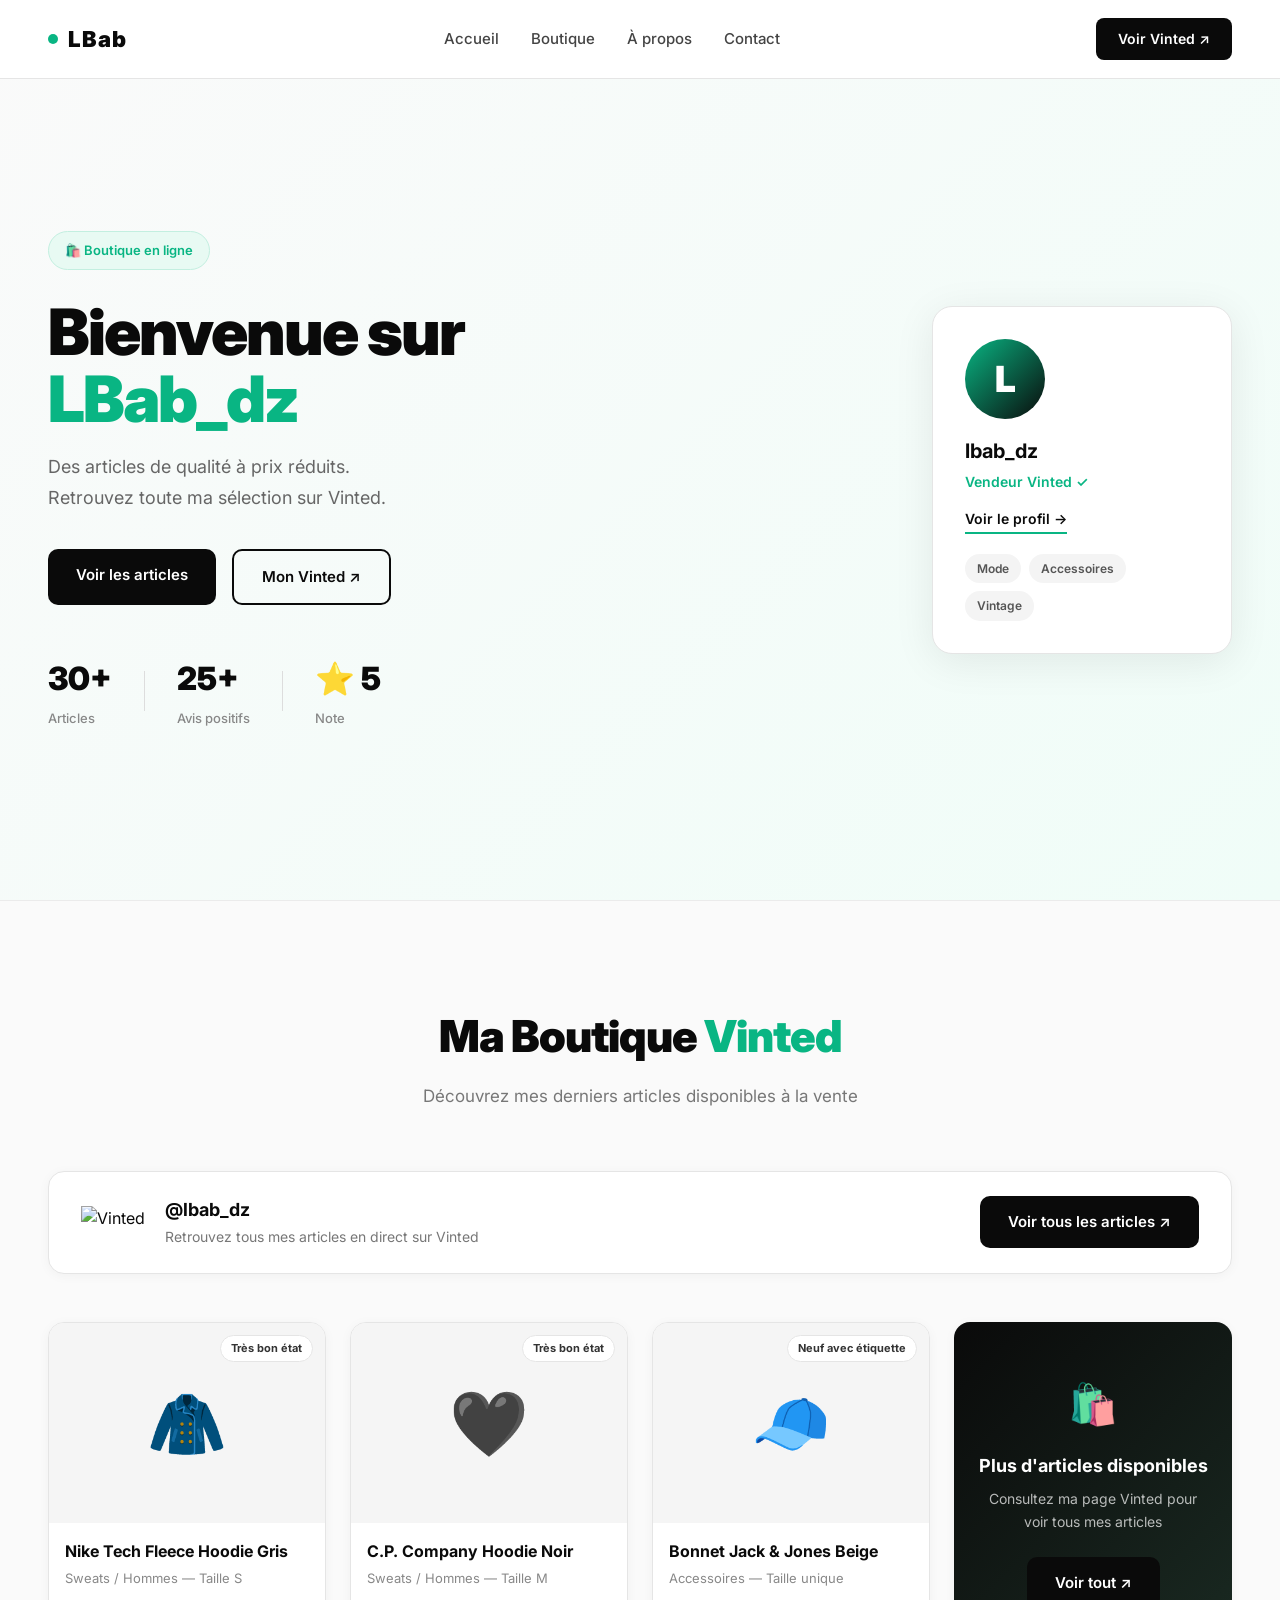
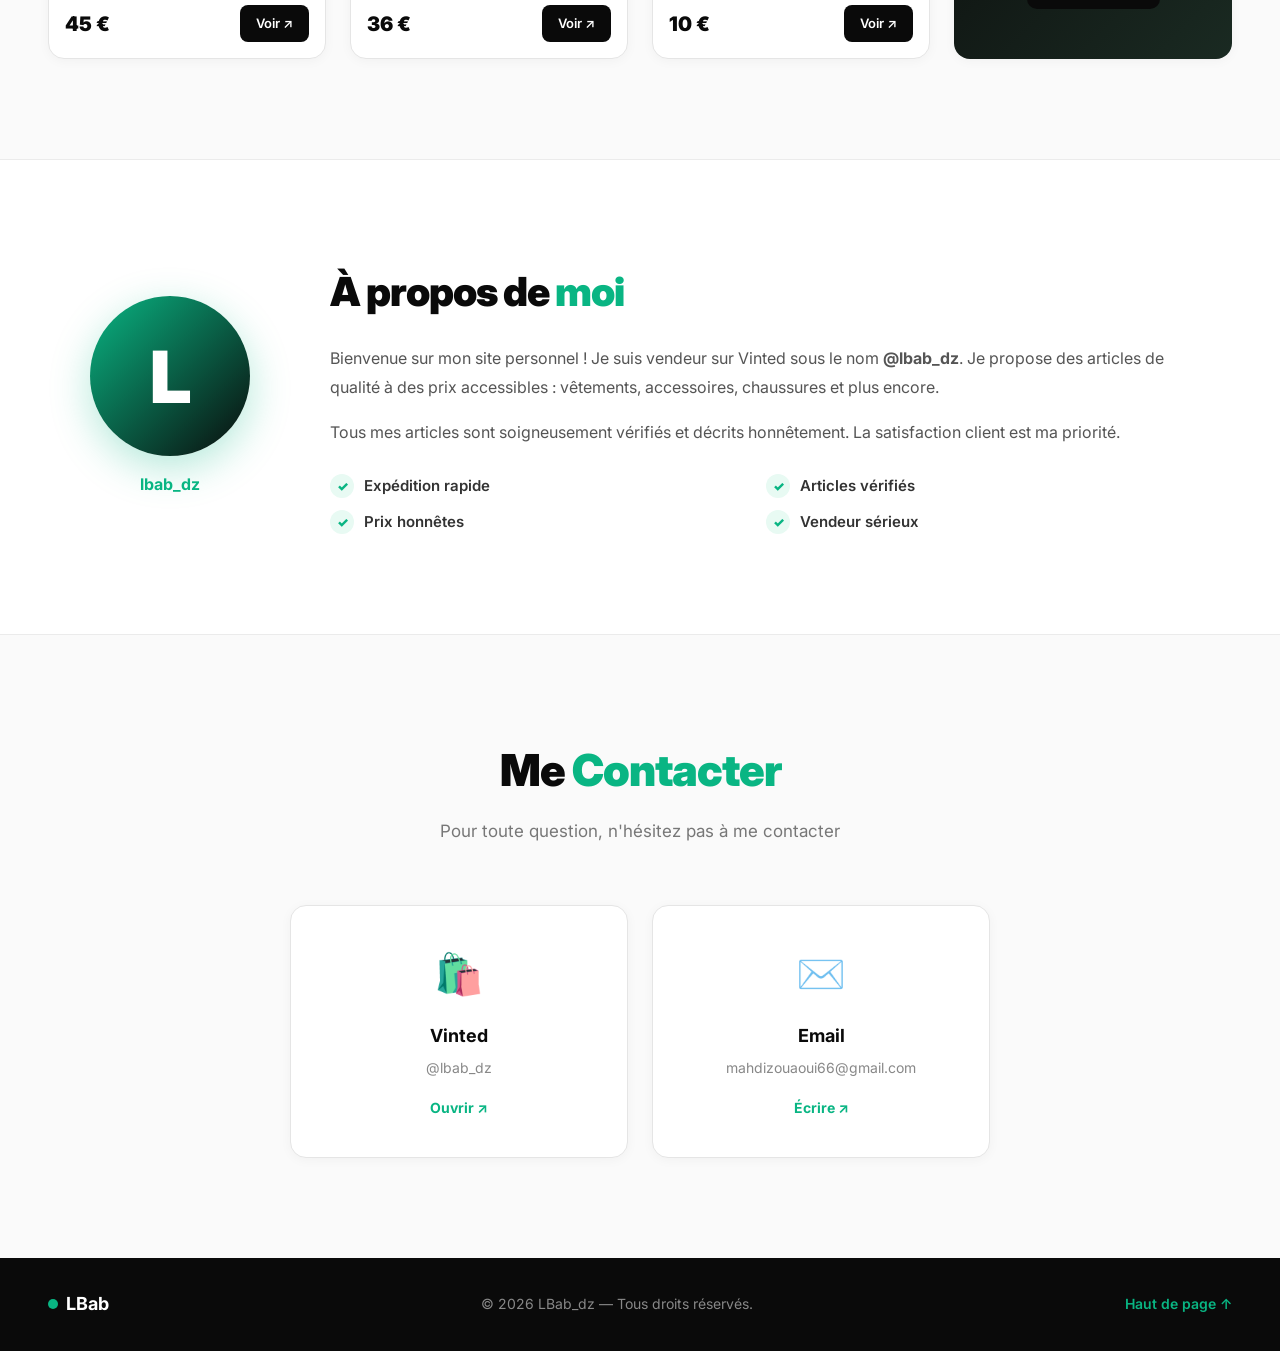
==== index.html @ dc9ee1da "Add files via upload" ====
<!DOCTYPE html>
<html lang="fr">
<head>
    <meta charset="UTF-8">
    <meta name="viewport" content="width=device-width, initial-scale=1.0">
    <title>LBab — Boutique Vinted</title>
    <link rel="stylesheet" href="style.css">
    <link rel="preconnect" href="https://fonts.googleapis.com">
    <link rel="preconnect" href="https://fonts.gstatic.com" crossorigin>
    <link href="https://fonts.googleapis.com/css2?family=Inter:wght@300;400;500;600;700;900&display=swap" rel="stylesheet">
</head>
<body>

    <!-- NAVBAR -->
    <header class="navbar" id="top">
        <div class="navbar-brand">
            <span class="brand-dot"></span>
            <h1>LBab</h1>
        </div>
        <nav class="navbar-links">
            <a href="#home">Accueil</a>
            <a href="#vinted">Boutique</a>
            <a href="#about">À propos</a>
            <a href="#contact">Contact</a>
        </nav>
        <a href="https://www.vinted.fr/member/lbab_dz" target="_blank" class="btn-nav">Voir Vinted ↗</a>
        <button class="menu-toggle" id="menuToggle">☰</button>
    </header>

    <!-- MOBILE MENU -->
    <div class="mobile-menu" id="mobileMenu">
        <a href="#home" onclick="closeMobileMenu()">Accueil</a>
        <a href="#vinted" onclick="closeMobileMenu()">Boutique</a>
        <a href="#about" onclick="closeMobileMenu()">À propos</a>
        <a href="#contact" onclick="closeMobileMenu()">Contact</a>
    </div>

    <!-- HERO -->
    <section id="home" class="hero">
        <div class="hero-content">
            <div class="hero-badge">🛍️ Boutique en ligne</div>
            <h2 class="hero-title">Bienvenue sur<br><span class="highlight">LBab_dz</span></h2>
            <p class="hero-subtitle">
                Des articles de qualité à prix réduits.<br>
                Retrouvez toute ma sélection sur Vinted.
            </p>
            <div class="hero-actions">
                <a href="#vinted" class="btn-primary">Voir les articles</a>
                <a href="https://www.vinted.fr/member/lbab_dz" target="_blank" class="btn-secondary">Mon Vinted ↗</a>
            </div>
            <div class="hero-stats">
                <div class="stat">
                    <span class="stat-number" id="counter-articles">0</span>
                    <span class="stat-label">Articles</span>
                </div>
                <div class="stat-divider"></div>
                <div class="stat">
                    <span class="stat-number" id="counter-avis">0</span>
                    <span class="stat-label">Avis positifs</span>
                </div>
                <div class="stat-divider"></div>
                <div class="stat">
                    <span class="stat-number">⭐ 5</span>
                    <span class="stat-label">Note</span>
                </div>
            </div>
        </div>
        <div class="hero-visual">
            <div class="profile-card">
                <div class="profile-avatar">L</div>
                <div class="profile-info">
                    <h3>lbab_dz</h3>
                    <p>Vendeur Vinted ✓</p>
                    <a href="https://www.vinted.fr/member/lbab_dz" target="_blank" class="profile-link">Voir le profil →</a>
                </div>
                <div class="profile-tags">
                    <span class="tag">Mode</span>
                    <span class="tag">Accessoires</span>
                    <span class="tag">Vintage</span>
                </div>
            </div>
        </div>
    </section>

    <!-- VINTED SECTION -->
    <section id="vinted" class="section vinted-section">
        <div class="section-header">
            <h2>Ma Boutique <span class="highlight">Vinted</span></h2>
            <p>Découvrez mes derniers articles disponibles à la vente</p>
        </div>

        <div class="vinted-banner">
            <div class="vinted-banner-left">
                <img src="https://upload.wikimedia.org/wikipedia/commons/thumb/2/29/Vinted_logo.svg/1200px-Vinted_logo.svg.png" alt="Vinted" class="vinted-logo">
                <div>
                    <strong>@lbab_dz</strong>
                    <p>Retrouvez tous mes articles en direct sur Vinted</p>
                </div>
            </div>
            <a href="https://www.vinted.fr/member/lbab_dz" target="_blank" class="btn-primary">Voir tous les articles ↗</a>
        </div>

        <div class="articles-grid">

            <div class="article-card">
                <div class="article-img-wrapper">
                    <div class="article-img placeholder-img">🧥</div>
                    <span class="article-condition">Très bon état</span>
                </div>
                <div class="article-info">
                    <h4>Nike Tech Fleece Hoodie Gris</h4>
                    <p>Sweats / Hommes — Taille S</p>
                    <div class="article-footer">
                        <span class="article-price">45 €</span>
                        <a href="https://www.vinted.fr/items/8320733030-veste-nike-tech-fleece-hoodie-gris-full-zip-ancienne-generation-taille-s" target="_blank" class="btn-card">Voir ↗</a>
                    </div>
                </div>
            </div>

            <div class="article-card">
                <div class="article-img-wrapper">
                    <div class="article-img placeholder-img">🖤</div>
                    <span class="article-condition">Très bon état</span>
                </div>
                <div class="article-info">
                    <h4>C.P. Company Hoodie Noir</h4>
                    <p>Sweats / Hommes — Taille M</p>
                    <div class="article-footer">
                        <span class="article-price">36 €</span>
                        <a href="https://www.vinted.fr/items/8266626700-cp-company-hoodie-noir-a-lunettes-taille-m-tres-bon-etat" target="_blank" class="btn-card">Voir ↗</a>
                    </div>
                </div>
            </div>

            <div class="article-card">
                <div class="article-img-wrapper">
                    <div class="article-img placeholder-img">🧢</div>
                    <span class="article-condition">Neuf avec étiquette</span>
                </div>
                <div class="article-info">
                    <h4>Bonnet Jack & Jones Beige</h4>
                    <p>Accessoires — Taille unique</p>
                    <div class="article-footer">
                        <span class="article-price">10 €</span>
                        <a href="https://www.vinted.fr/items/8107690345-bonnet-jack-jones-beige" target="_blank" class="btn-card">Voir ↗</a>
                    </div>
                </div>
            </div>

            <div class="article-card article-card-cta">
                <div class="cta-content">
                    <span class="cta-icon">🛍️</span>
                    <h4>Plus d'articles disponibles</h4>
                    <p>Consultez ma page Vinted pour voir tous mes articles</p>
                    <a href="https://www.vinted.fr/member/lbab_dz" target="_blank" class="btn-primary">Voir tout ↗</a>
                </div>
            </div>

        </div>
    </section>

    <!-- ABOUT SECTION -->
    <section id="about" class="section about-section">
        <div class="about-grid">
            <div class="about-visual">
                <div class="about-avatar">L</div>
                <div class="about-label">lbab_dz</div>
            </div>
            <div class="about-content">
                <h2>À propos de <span class="highlight">moi</span></h2>
                <p>
                    Bienvenue sur mon site personnel ! Je suis vendeur sur Vinted sous le nom
                    <strong>@lbab_dz</strong>. Je propose des articles de qualité à des prix
                    accessibles : vêtements, accessoires, chaussures et plus encore.
                </p>
                <p>
                    Tous mes articles sont soigneusement vérifiés et décrits honnêtement.
                    La satisfaction client est ma priorité.
                </p>
                <div class="about-features">
                    <div class="feature">
                        <span class="feature-icon">✓</span>
                        <span>Expédition rapide</span>
                    </div>
                    <div class="feature">
                        <span class="feature-icon">✓</span>
                        <span>Articles vérifiés</span>
                    </div>
                    <div class="feature">
                        <span class="feature-icon">✓</span>
                        <span>Prix honnêtes</span>
                    </div>
                    <div class="feature">
                        <span class="feature-icon">✓</span>
                        <span>Vendeur sérieux</span>
                    </div>
                </div>
            </div>
        </div>
    </section>

    <!-- CONTACT SECTION -->
    <section id="contact" class="section contact-section">
        <div class="section-header">
            <h2>Me <span class="highlight">Contacter</span></h2>
            <p>Pour toute question, n'hésitez pas à me contacter</p>
        </div>
        <div class="contact-grid">
            <a href="https://www.vinted.fr/member/lbab_dz" target="_blank" class="contact-card">
                <span class="contact-icon">🛍️</span>
                <h4>Vinted</h4>
                <p>@lbab_dz</p>
                <span class="contact-link">Ouvrir ↗</span>
            </a>
            <a href="mailto:mahdizouaoui66@gmail.com" class="contact-card">
                <span class="contact-icon">✉️</span>
                <h4>Email</h4>
                <p>mahdizouaoui66@gmail.com</p>
                <span class="contact-link">Écrire ↗</span>
            </a>
        </div>
    </section>

    <!-- FOOTER -->
    <footer class="footer">
        <div class="footer-content">
            <div class="footer-brand">
                <span class="brand-dot"></span>
                <strong>LBab</strong>
            </div>
            <p>© 2026 LBab_dz — Tous droits réservés.</p>
            <a href="#top" class="back-top">Haut de page ↑</a>
        </div>
    </footer>

    <script src="scripte.js"></script>
</body>
</html>
---- style.css ----
* {
    margin: 0;
    padding: 0;
    box-sizing: border-box;
    font-family: 'Inter', Arial, Helvetica, sans-serif;
}

html {
    scroll-behavior: smooth;
}

body {
    background-color: #ffffff;
    color: #0a0a0a;
    line-height: 1.6;
}

/* ========================
   NAVBAR
======================== */
.navbar {
    position: fixed;
    top: 0;
    left: 0;
    right: 0;
    z-index: 100;
    display: flex;
    justify-content: space-between;
    align-items: center;
    padding: 18px 48px;
    background: rgba(255, 255, 255, 0.95);
    backdrop-filter: blur(10px);
    border-bottom: 1px solid #e5e5e5;
    transition: box-shadow 0.3s;
}

.navbar.scrolled {
    box-shadow: 0 2px 20px rgba(0,0,0,0.08);
}

.navbar-brand {
    display: flex;
    align-items: center;
    gap: 10px;
}

.navbar-brand h1 {
    font-size: 22px;
    font-weight: 900;
    letter-spacing: 1px;
    color: #0a0a0a;
}

.brand-dot {
    width: 10px;
    height: 10px;
    background: #09b583;
    border-radius: 50%;
    display: inline-block;
}

.navbar-links {
    display: flex;
    gap: 32px;
}

.navbar-links a {
    text-decoration: none;
    color: #444;
    font-size: 15px;
    font-weight: 500;
    transition: color 0.2s;
}

.navbar-links a:hover {
    color: #09b583;
}

.btn-nav {
    background: #0a0a0a;
    color: white;
    text-decoration: none;
    padding: 10px 22px;
    border-radius: 8px;
    font-size: 14px;
    font-weight: 600;
    transition: background 0.2s, transform 0.2s;
}

.btn-nav:hover {
    background: #09b583;
    transform: translateY(-1px);
}

.menu-toggle {
    display: none;
    background: none;
    border: none;
    font-size: 24px;
    cursor: pointer;
    color: #0a0a0a;
}

/* MOBILE MENU */
.mobile-menu {
    display: none;
    flex-direction: column;
    position: fixed;
    top: 70px;
    left: 0;
    right: 0;
    z-index: 99;
    background: white;
    border-bottom: 1px solid #e5e5e5;
    padding: 20px 30px;
    gap: 16px;
}

.mobile-menu.open {
    display: flex;
}

.mobile-menu a {
    text-decoration: none;
    color: #0a0a0a;
    font-size: 17px;
    font-weight: 600;
    padding: 8px 0;
    border-bottom: 1px solid #f0f0f0;
}

/* ========================
   HERO
======================== */
.hero {
    min-height: 100vh;
    display: flex;
    align-items: center;
    justify-content: space-between;
    padding: 120px 48px 60px;
    gap: 48px;
    background: linear-gradient(135deg, #fafafa 0%, #f0fdf8 100%);
}

.hero-content {
    max-width: 600px;
}

.hero-badge {
    display: inline-flex;
    align-items: center;
    gap: 8px;
    background: #e8faf3;
    color: #09b583;
    padding: 8px 16px;
    border-radius: 30px;
    font-size: 13px;
    font-weight: 600;
    margin-bottom: 28px;
    border: 1px solid #c3efe0;
}

.hero-title {
    font-size: 64px;
    font-weight: 900;
    line-height: 1.05;
    letter-spacing: -2px;
    margin-bottom: 20px;
    color: #0a0a0a;
}

.highlight {
    color: #09b583;
}

.hero-subtitle {
    font-size: 18px;
    color: #666;
    line-height: 1.7;
    margin-bottom: 36px;
}

.hero-actions {
    display: flex;
    gap: 16px;
    flex-wrap: wrap;
    margin-bottom: 48px;
}

.btn-primary {
    background: #0a0a0a;
    color: white;
    text-decoration: none;
    padding: 14px 28px;
    border-radius: 10px;
    font-size: 15px;
    font-weight: 600;
    transition: background 0.2s, transform 0.2s;
    display: inline-block;
}

.btn-primary:hover {
    background: #09b583;
    transform: translateY(-2px);
}

.btn-secondary {
    background: transparent;
    color: #0a0a0a;
    text-decoration: none;
    padding: 14px 28px;
    border-radius: 10px;
    border: 2px solid #0a0a0a;
    font-size: 15px;
    font-weight: 600;
    transition: all 0.2s;
    display: inline-block;
}

.btn-secondary:hover {
    background: #0a0a0a;
    color: white;
    transform: translateY(-2px);
}

.hero-stats {
    display: flex;
    align-items: center;
    gap: 32px;
}

.stat {
    display: flex;
    flex-direction: column;
    gap: 4px;
}

.stat-number {
    font-size: 32px;
    font-weight: 900;
    color: #0a0a0a;
}

.stat-label {
    font-size: 13px;
    color: #888;
    font-weight: 500;
}

.stat-divider {
    width: 1px;
    height: 40px;
    background: #ddd;
}

/* PROFILE CARD */
.hero-visual {
    flex-shrink: 0;
}

.profile-card {
    background: white;
    border: 1px solid #e5e5e5;
    border-radius: 20px;
    padding: 32px;
    width: 300px;
    box-shadow: 0 8px 40px rgba(0,0,0,0.08);
    animation: float 3s ease-in-out infinite;
}

@keyframes float {
    0%, 100% { transform: translateY(0); }
    50% { transform: translateY(-10px); }
}

.profile-avatar {
    width: 80px;
    height: 80px;
    border-radius: 50%;
    background: linear-gradient(135deg, #09b583, #0a0a0a);
    display: flex;
    align-items: center;
    justify-content: center;
    font-size: 36px;
    font-weight: 900;
    color: white;
    margin-bottom: 16px;
}

.profile-info h3 {
    font-size: 20px;
    font-weight: 700;
    margin-bottom: 4px;
}

.profile-info p {
    font-size: 14px;
    color: #09b583;
    font-weight: 600;
    margin-bottom: 12px;
}

.profile-link {
    display: inline-block;
    font-size: 14px;
    color: #0a0a0a;
    font-weight: 600;
    text-decoration: none;
    border-bottom: 2px solid #09b583;
    padding-bottom: 2px;
    transition: color 0.2s;
    margin-bottom: 20px;
}

.profile-link:hover {
    color: #09b583;
}

.profile-tags {
    display: flex;
    flex-wrap: wrap;
    gap: 8px;
}

.tag {
    background: #f4f4f4;
    color: #555;
    padding: 5px 12px;
    border-radius: 20px;
    font-size: 12px;
    font-weight: 600;
}

/* ========================
   SECTIONS COMMUNES
======================== */
.section {
    padding: 100px 48px;
}

.section-header {
    text-align: center;
    margin-bottom: 60px;
}

.section-header h2 {
    font-size: 44px;
    font-weight: 900;
    letter-spacing: -1px;
    margin-bottom: 12px;
    color: #0a0a0a;
}

.section-header p {
    font-size: 17px;
    color: #777;
}

/* ========================
   VINTED SECTION
======================== */
.vinted-section {
    background: #fafafa;
    border-top: 1px solid #ebebeb;
    border-bottom: 1px solid #ebebeb;
}

.vinted-banner {
    display: flex;
    align-items: center;
    justify-content: space-between;
    background: white;
    border: 1px solid #e5e5e5;
    border-radius: 16px;
    padding: 24px 32px;
    margin-bottom: 48px;
    box-shadow: 0 2px 12px rgba(0,0,0,0.04);
    flex-wrap: wrap;
    gap: 20px;
}

.vinted-banner-left {
    display: flex;
    align-items: center;
    gap: 20px;
}

.vinted-logo {
    height: 32px;
    width: auto;
    object-fit: contain;
}

.vinted-banner-left strong {
    font-size: 18px;
    font-weight: 700;
    display: block;
    margin-bottom: 2px;
}

.vinted-banner-left p {
    font-size: 14px;
    color: #777;
}

/* ARTICLES GRID */
.articles-grid {
    display: grid;
    grid-template-columns: repeat(auto-fill, minmax(240px, 1fr));
    gap: 24px;
}

.article-card {
    background: white;
    border: 1px solid #e5e5e5;
    border-radius: 16px;
    overflow: hidden;
    transition: transform 0.25s, box-shadow 0.25s;
    box-shadow: 0 2px 12px rgba(0,0,0,0.04);
}

.article-card:hover {
    transform: translateY(-6px);
    box-shadow: 0 12px 36px rgba(0,0,0,0.1);
}

.article-img-wrapper {
    position: relative;
    background: #f5f5f5;
    height: 200px;
    display: flex;
    align-items: center;
    justify-content: center;
}

.article-img.placeholder-img {
    font-size: 64px;
}

.article-condition {
    position: absolute;
    top: 12px;
    right: 12px;
    background: white;
    border: 1px solid #e5e5e5;
    color: #333;
    font-size: 11px;
    font-weight: 700;
    padding: 4px 10px;
    border-radius: 20px;
}

.article-info {
    padding: 16px;
}

.article-info h4 {
    font-size: 16px;
    font-weight: 700;
    margin-bottom: 4px;
}

.article-info p {
    font-size: 13px;
    color: #888;
    margin-bottom: 16px;
}

.article-footer {
    display: flex;
    align-items: center;
    justify-content: space-between;
}

.article-price {
    font-size: 20px;
    font-weight: 900;
    color: #0a0a0a;
}

.btn-card {
    background: #0a0a0a;
    color: white;
    text-decoration: none;
    padding: 8px 16px;
    border-radius: 8px;
    font-size: 13px;
    font-weight: 600;
    transition: background 0.2s;
}

.btn-card:hover {
    background: #09b583;
}

/* CTA CARD */
.article-card-cta {
    background: linear-gradient(135deg, #0a0a0a 0%, #1a2a22 100%);
    color: white;
    border: none;
    display: flex;
    align-items: center;
    justify-content: center;
}

.cta-content {
    padding: 32px 24px;
    text-align: center;
}

.cta-icon {
    font-size: 40px;
    display: block;
    margin-bottom: 16px;
}

.cta-content h4 {
    font-size: 18px;
    font-weight: 700;
    margin-bottom: 8px;
    color: white;
}

.cta-content p {
    font-size: 14px;
    color: rgba(255,255,255,0.7);
    margin-bottom: 24px;
}

/* ========================
   ABOUT SECTION
======================== */
.about-section {
    background: white;
}

.about-grid {
    display: flex;
    align-items: center;
    gap: 80px;
    max-width: 1100px;
    margin: 0 auto;
}

.about-visual {
    flex-shrink: 0;
    text-align: center;
}

.about-avatar {
    width: 160px;
    height: 160px;
    border-radius: 50%;
    background: linear-gradient(135deg, #09b583, #0a0a0a);
    display: flex;
    align-items: center;
    justify-content: center;
    font-size: 72px;
    font-weight: 900;
    color: white;
    margin: 0 auto 16px;
    box-shadow: 0 12px 40px rgba(9, 181, 131, 0.3);
}

.about-label {
    font-size: 16px;
    font-weight: 700;
    color: #09b583;
}

.about-content h2 {
    font-size: 40px;
    font-weight: 900;
    letter-spacing: -1px;
    margin-bottom: 20px;
}

.about-content p {
    font-size: 16px;
    color: #555;
    margin-bottom: 16px;
    line-height: 1.8;
}

.about-features {
    display: grid;
    grid-template-columns: 1fr 1fr;
    gap: 12px;
    margin-top: 28px;
}

.feature {
    display: flex;
    align-items: center;
    gap: 10px;
    font-size: 15px;
    font-weight: 600;
    color: #333;
}

.feature-icon {
    width: 24px;
    height: 24px;
    background: #e8faf3;
    color: #09b583;
    border-radius: 50%;
    display: flex;
    align-items: center;
    justify-content: center;
    font-size: 13px;
    font-weight: 900;
    flex-shrink: 0;
}

/* ========================
   CONTACT SECTION
======================== */
.contact-section {
    background: #fafafa;
    border-top: 1px solid #ebebeb;
}

.contact-grid {
    display: grid;
    grid-template-columns: repeat(auto-fit, minmax(260px, 1fr));
    gap: 24px;
    max-width: 700px;
    margin: 0 auto;
}

.contact-card {
    background: white;
    border: 1px solid #e5e5e5;
    border-radius: 16px;
    padding: 36px;
    text-align: center;
    text-decoration: none;
    color: #0a0a0a;
    transition: transform 0.25s, box-shadow 0.25s, border-color 0.25s;
    box-shadow: 0 2px 12px rgba(0,0,0,0.04);
}

.contact-card:hover {
    transform: translateY(-6px);
    box-shadow: 0 12px 36px rgba(0,0,0,0.1);
    border-color: #09b583;
}

.contact-icon {
    font-size: 40px;
    display: block;
    margin-bottom: 16px;
}

.contact-card h4 {
    font-size: 18px;
    font-weight: 700;
    margin-bottom: 6px;
}

.contact-card p {
    font-size: 14px;
    color: #888;
    margin-bottom: 16px;
    word-break: break-all;
}

.contact-link {
    font-size: 14px;
    font-weight: 700;
    color: #09b583;
}

/* ========================
   FOOTER
======================== */
.footer {
    background: #0a0a0a;
    padding: 32px 48px;
}

.footer-content {
    display: flex;
    align-items: center;
    justify-content: space-between;
    flex-wrap: wrap;
    gap: 16px;
}

.footer-brand {
    display: flex;
    align-items: center;
    gap: 8px;
    color: white;
    font-size: 18px;
}

.footer p {
    color: #888;
    font-size: 14px;
}

.back-top {
    color: #09b583;
    text-decoration: none;
    font-size: 14px;
    font-weight: 600;
    transition: opacity 0.2s;
}

.back-top:hover {
    opacity: 0.75;
}

/* ========================
   ANIMATIONS
======================== */
.fade-in {
    opacity: 0;
    transform: translateY(30px);
    transition: opacity 0.6s ease, transform 0.6s ease;
}

.fade-in.visible {
    opacity: 1;
    transform: translateY(0);
}

/* ========================
   RESPONSIVE
======================== */
@media (max-width: 900px) {
    .navbar-links, .btn-nav {
        display: none;
    }

    .menu-toggle {
        display: block;
    }

    .hero {
        flex-direction: column;
        padding: 100px 24px 60px;
        text-align: center;
    }

    .hero-title {
        font-size: 42px;
    }

    .hero-actions {
        justify-content: center;
    }

    .hero-stats {
        justify-content: center;
    }

    .hero-visual {
        width: 100%;
        display: flex;
        justify-content: center;
    }

    .profile-card {
        width: 280px;
    }

    .about-grid {
        flex-direction: column;
        text-align: center;
        gap: 40px;
    }

    .about-features {
        grid-template-columns: 1fr 1fr;
        text-align: left;
    }

    .section {
        padding: 70px 24px;
    }

    .section-header h2 {
        font-size: 32px;
    }

    .vinted-banner {
        flex-direction: column;
        text-align: center;
    }

    .vinted-banner-left {
        flex-direction: column;
        gap: 12px;
    }

    .footer {
        padding: 24px;
    }

    .footer-content {
        flex-direction: column;
        text-align: center;
    }

    .navbar {
        padding: 16px 24px;
    }
}
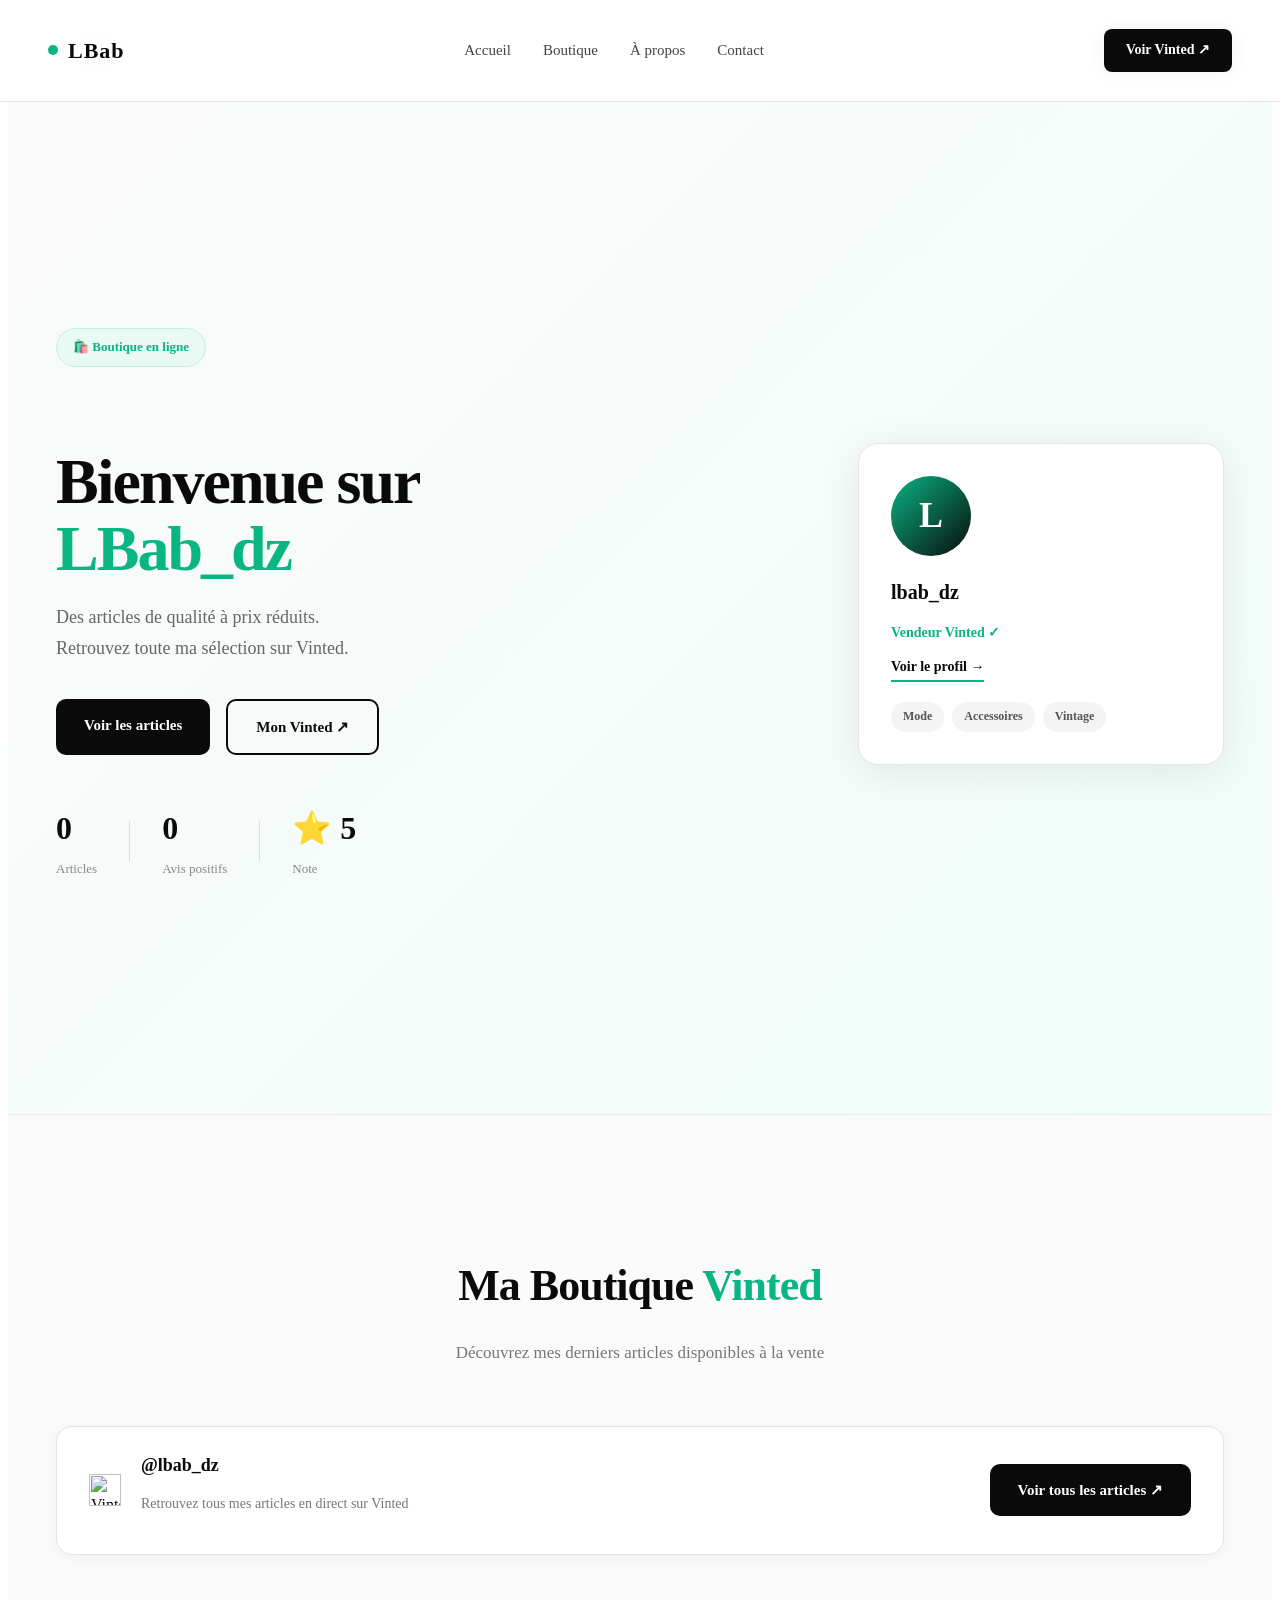
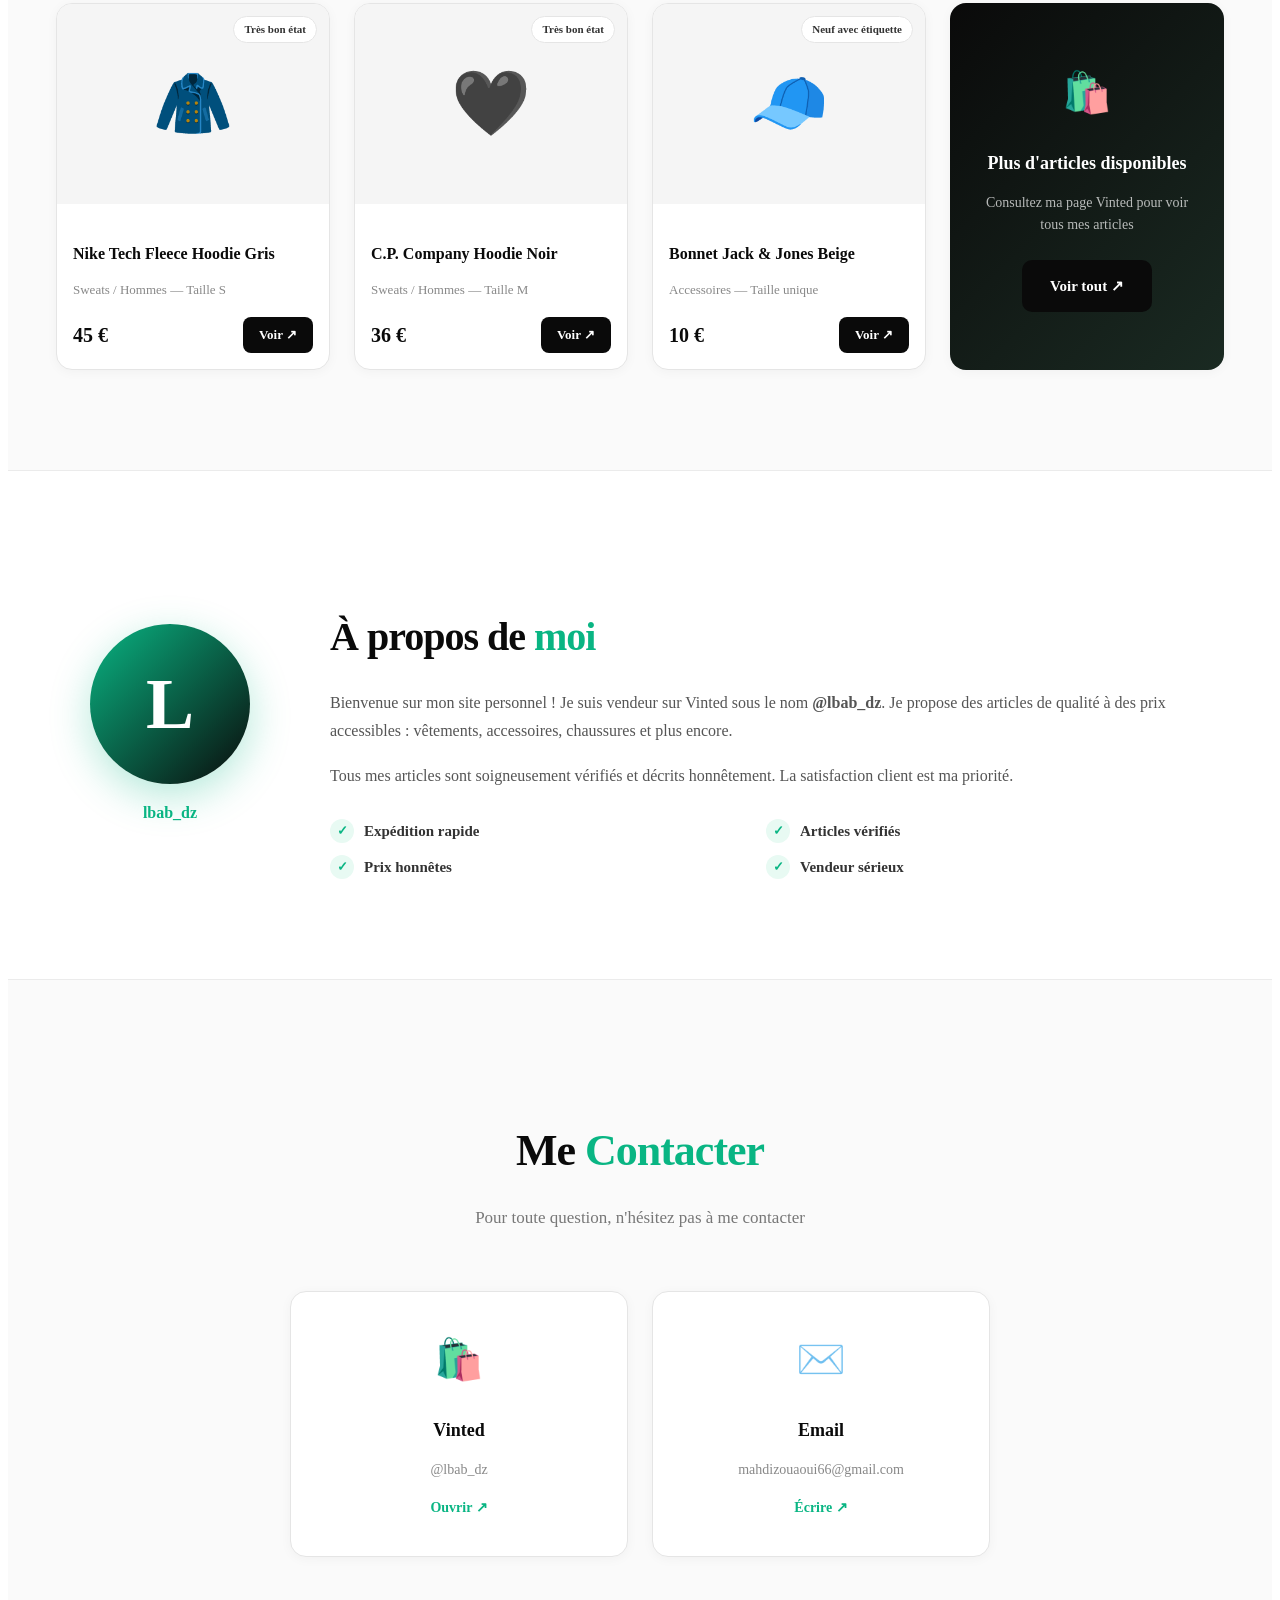
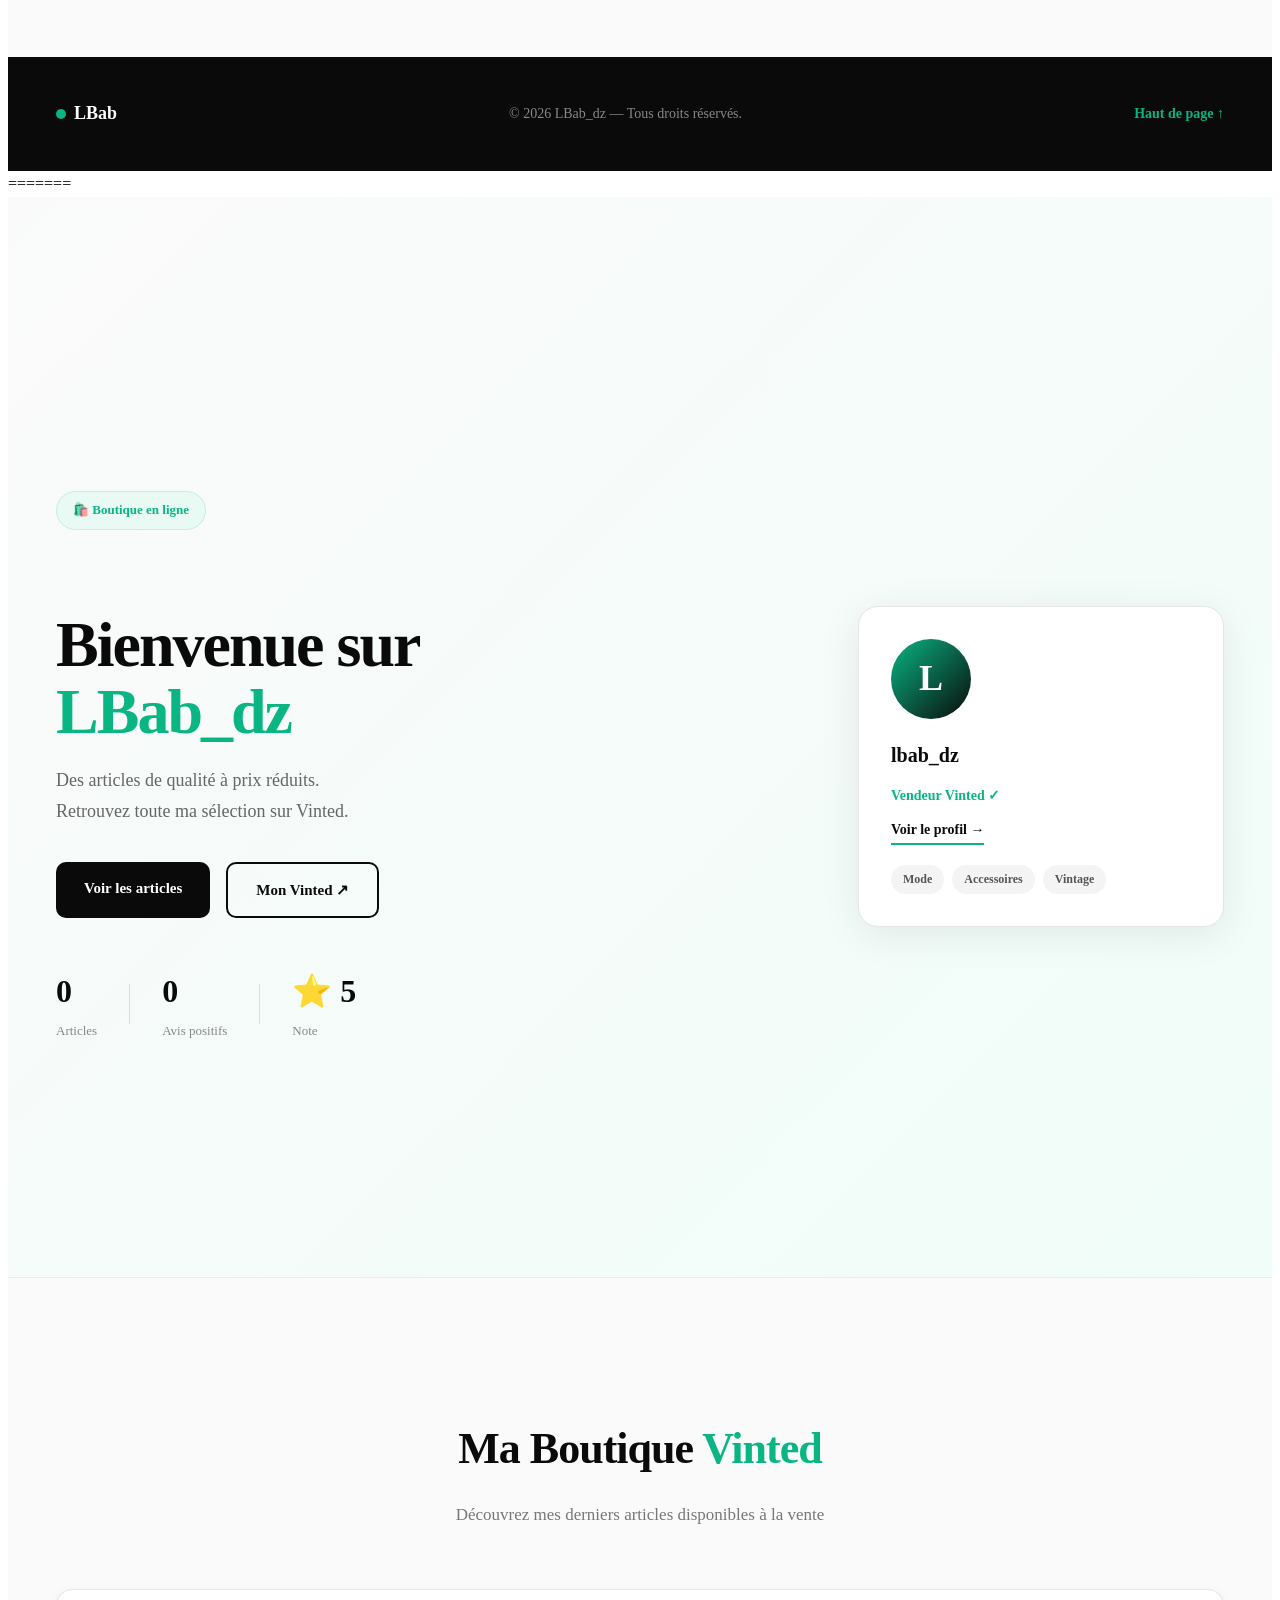
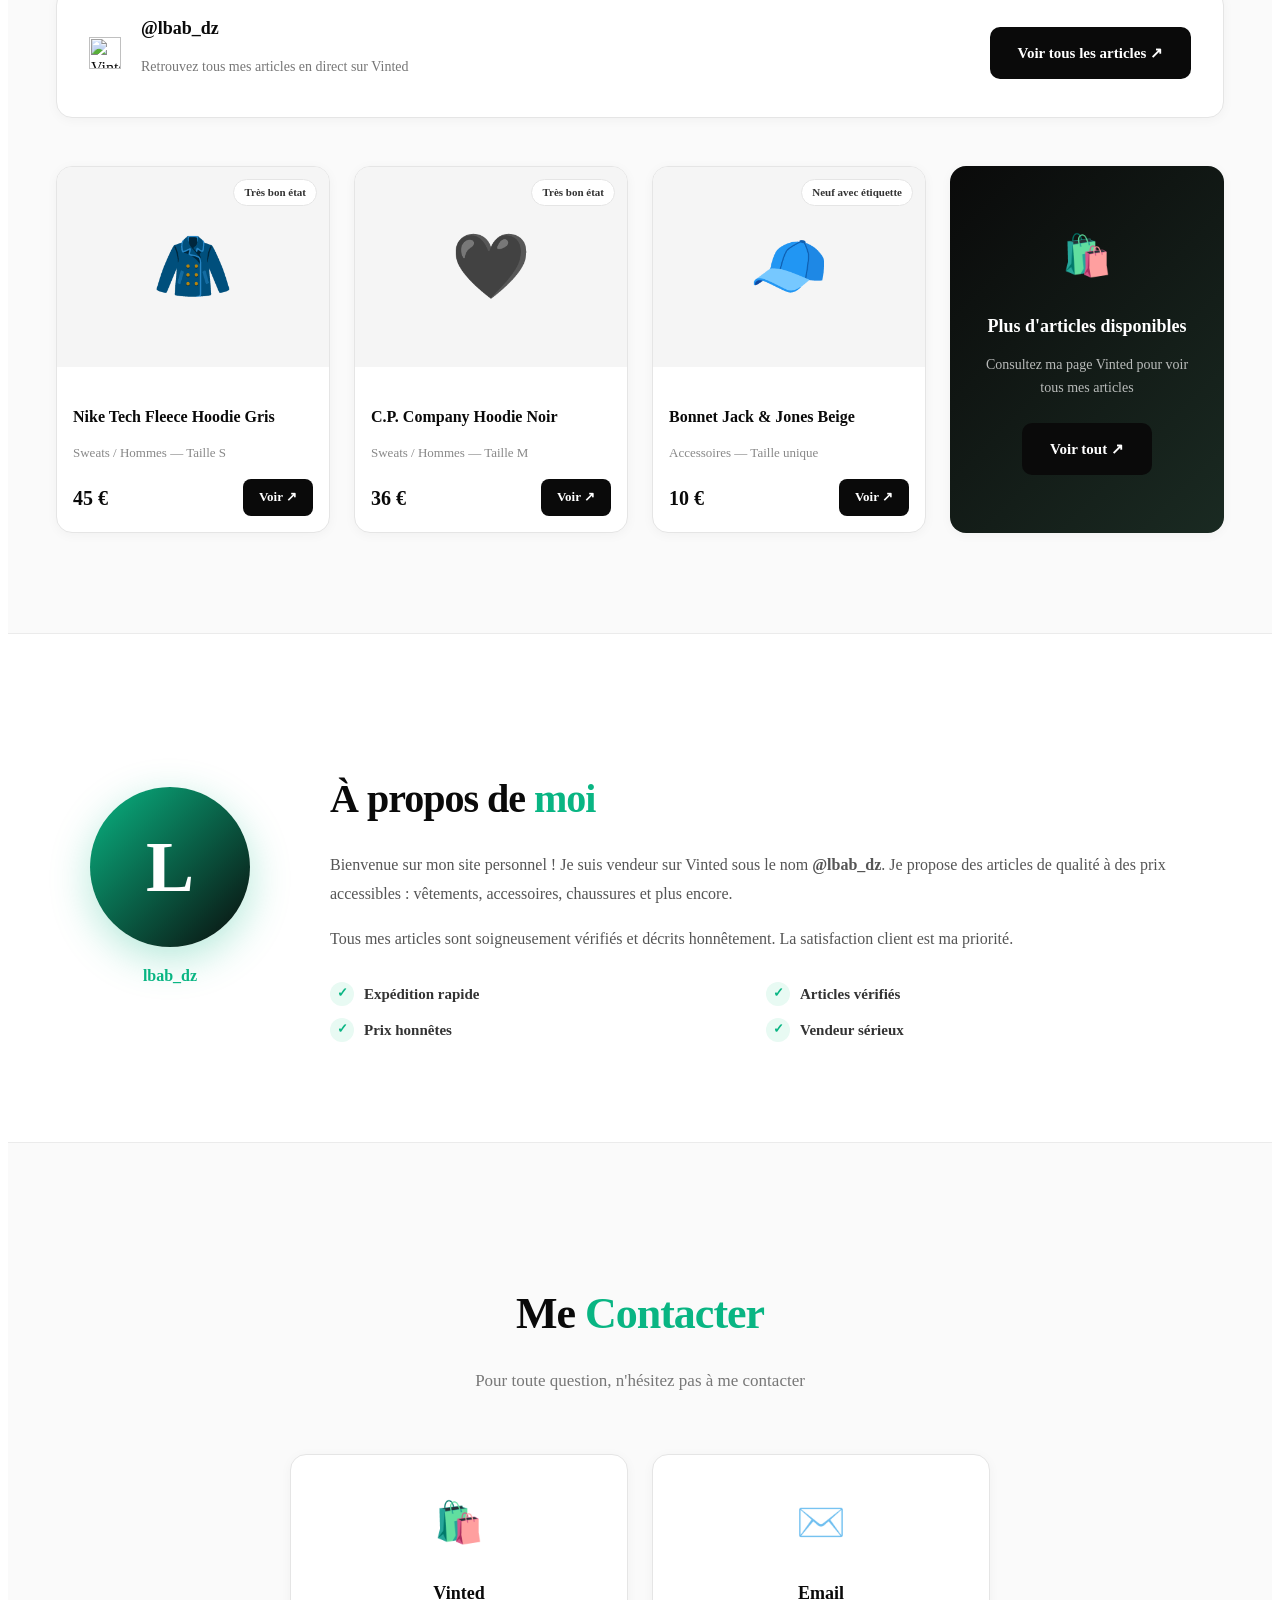
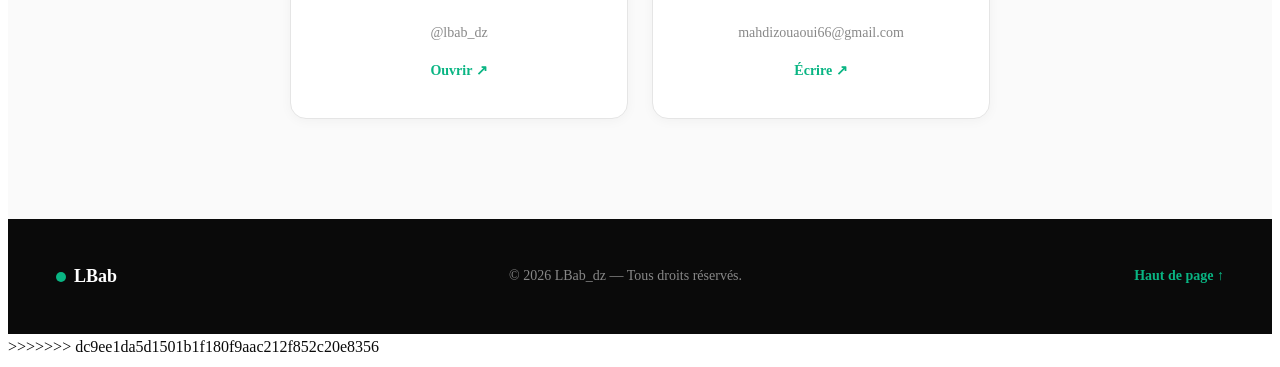
==== commit 3ba78f59: "Résolution des conflits et ajout fichier Google verification" ====
--- a/index.html
+++ b/index.html
@@ -1,238 +1,482 @@
-<!DOCTYPE html>
-<html lang="fr">
-<head>
-    <meta charset="UTF-8">
-    <meta name="viewport" content="width=device-width, initial-scale=1.0">
-    <title>LBab — Boutique Vinted</title>
-    <link rel="stylesheet" href="style.css">
-    <link rel="preconnect" href="https://fonts.googleapis.com">
-    <link rel="preconnect" href="https://fonts.gstatic.com" crossorigin>
-    <link href="https://fonts.googleapis.com/css2?family=Inter:wght@300;400;500;600;700;900&display=swap" rel="stylesheet">
-</head>
-<body>
-
-    <!-- NAVBAR -->
-    <header class="navbar" id="top">
-        <div class="navbar-brand">
-            <span class="brand-dot"></span>
-            <h1>LBab</h1>
-        </div>
-        <nav class="navbar-links">
-            <a href="#home">Accueil</a>
-            <a href="#vinted">Boutique</a>
-            <a href="#about">À propos</a>
-            <a href="#contact">Contact</a>
-        </nav>
-        <a href="https://www.vinted.fr/member/lbab_dz" target="_blank" class="btn-nav">Voir Vinted ↗</a>
-        <button class="menu-toggle" id="menuToggle">☰</button>
-    </header>
-
-    <!-- MOBILE MENU -->
-    <div class="mobile-menu" id="mobileMenu">
-        <a href="#home" onclick="closeMobileMenu()">Accueil</a>
-        <a href="#vinted" onclick="closeMobileMenu()">Boutique</a>
-        <a href="#about" onclick="closeMobileMenu()">À propos</a>
-        <a href="#contact" onclick="closeMobileMenu()">Contact</a>
-    </div>
-
-    <!-- HERO -->
-    <section id="home" class="hero">
-        <div class="hero-content">
-            <div class="hero-badge">🛍️ Boutique en ligne</div>
-            <h2 class="hero-title">Bienvenue sur<br><span class="highlight">LBab_dz</span></h2>
-            <p class="hero-subtitle">
-                Des articles de qualité à prix réduits.<br>
-                Retrouvez toute ma sélection sur Vinted.
-            </p>
-            <div class="hero-actions">
-                <a href="#vinted" class="btn-primary">Voir les articles</a>
-                <a href="https://www.vinted.fr/member/lbab_dz" target="_blank" class="btn-secondary">Mon Vinted ↗</a>
-            </div>
-            <div class="hero-stats">
-                <div class="stat">
-                    <span class="stat-number" id="counter-articles">0</span>
-                    <span class="stat-label">Articles</span>
-                </div>
-                <div class="stat-divider"></div>
-                <div class="stat">
-                    <span class="stat-number" id="counter-avis">0</span>
-                    <span class="stat-label">Avis positifs</span>
-                </div>
-                <div class="stat-divider"></div>
-                <div class="stat">
-                    <span class="stat-number">⭐ 5</span>
-                    <span class="stat-label">Note</span>
-                </div>
-            </div>
-        </div>
-        <div class="hero-visual">
-            <div class="profile-card">
-                <div class="profile-avatar">L</div>
-                <div class="profile-info">
-                    <h3>lbab_dz</h3>
-                    <p>Vendeur Vinted ✓</p>
-                    <a href="https://www.vinted.fr/member/lbab_dz" target="_blank" class="profile-link">Voir le profil →</a>
-                </div>
-                <div class="profile-tags">
-                    <span class="tag">Mode</span>
-                    <span class="tag">Accessoires</span>
-                    <span class="tag">Vintage</span>
-                </div>
-            </div>
-        </div>
-    </section>
-
-    <!-- VINTED SECTION -->
-    <section id="vinted" class="section vinted-section">
-        <div class="section-header">
-            <h2>Ma Boutique <span class="highlight">Vinted</span></h2>
-            <p>Découvrez mes derniers articles disponibles à la vente</p>
-        </div>
-
-        <div class="vinted-banner">
-            <div class="vinted-banner-left">
-                <img src="https://upload.wikimedia.org/wikipedia/commons/thumb/2/29/Vinted_logo.svg/1200px-Vinted_logo.svg.png" alt="Vinted" class="vinted-logo">
-                <div>
-                    <strong>@lbab_dz</strong>
-                    <p>Retrouvez tous mes articles en direct sur Vinted</p>
-                </div>
-            </div>
-            <a href="https://www.vinted.fr/member/lbab_dz" target="_blank" class="btn-primary">Voir tous les articles ↗</a>
-        </div>
-
-        <div class="articles-grid">
-
-            <div class="article-card">
-                <div class="article-img-wrapper">
-                    <div class="article-img placeholder-img">🧥</div>
-                    <span class="article-condition">Très bon état</span>
-                </div>
-                <div class="article-info">
-                    <h4>Nike Tech Fleece Hoodie Gris</h4>
-                    <p>Sweats / Hommes — Taille S</p>
-                    <div class="article-footer">
-                        <span class="article-price">45 €</span>
-                        <a href="https://www.vinted.fr/items/8320733030-veste-nike-tech-fleece-hoodie-gris-full-zip-ancienne-generation-taille-s" target="_blank" class="btn-card">Voir ↗</a>
-                    </div>
-                </div>
-            </div>
-
-            <div class="article-card">
-                <div class="article-img-wrapper">
-                    <div class="article-img placeholder-img">🖤</div>
-                    <span class="article-condition">Très bon état</span>
-                </div>
-                <div class="article-info">
-                    <h4>C.P. Company Hoodie Noir</h4>
-                    <p>Sweats / Hommes — Taille M</p>
-                    <div class="article-footer">
-                        <span class="article-price">36 €</span>
-                        <a href="https://www.vinted.fr/items/8266626700-cp-company-hoodie-noir-a-lunettes-taille-m-tres-bon-etat" target="_blank" class="btn-card">Voir ↗</a>
-                    </div>
-                </div>
-            </div>
-
-            <div class="article-card">
-                <div class="article-img-wrapper">
-                    <div class="article-img placeholder-img">🧢</div>
-                    <span class="article-condition">Neuf avec étiquette</span>
-                </div>
-                <div class="article-info">
-                    <h4>Bonnet Jack & Jones Beige</h4>
-                    <p>Accessoires — Taille unique</p>
-                    <div class="article-footer">
-                        <span class="article-price">10 €</span>
-                        <a href="https://www.vinted.fr/items/8107690345-bonnet-jack-jones-beige" target="_blank" class="btn-card">Voir ↗</a>
-                    </div>
-                </div>
-            </div>
-
-            <div class="article-card article-card-cta">
-                <div class="cta-content">
-                    <span class="cta-icon">🛍️</span>
-                    <h4>Plus d'articles disponibles</h4>
-                    <p>Consultez ma page Vinted pour voir tous mes articles</p>
-                    <a href="https://www.vinted.fr/member/lbab_dz" target="_blank" class="btn-primary">Voir tout ↗</a>
-                </div>
-            </div>
-
-        </div>
-    </section>
-
-    <!-- ABOUT SECTION -->
-    <section id="about" class="section about-section">
-        <div class="about-grid">
-            <div class="about-visual">
-                <div class="about-avatar">L</div>
-                <div class="about-label">lbab_dz</div>
-            </div>
-            <div class="about-content">
-                <h2>À propos de <span class="highlight">moi</span></h2>
-                <p>
-                    Bienvenue sur mon site personnel ! Je suis vendeur sur Vinted sous le nom
-                    <strong>@lbab_dz</strong>. Je propose des articles de qualité à des prix
-                    accessibles : vêtements, accessoires, chaussures et plus encore.
-                </p>
-                <p>
-                    Tous mes articles sont soigneusement vérifiés et décrits honnêtement.
-                    La satisfaction client est ma priorité.
-                </p>
-                <div class="about-features">
-                    <div class="feature">
-                        <span class="feature-icon">✓</span>
-                        <span>Expédition rapide</span>
-                    </div>
-                    <div class="feature">
-                        <span class="feature-icon">✓</span>
-                        <span>Articles vérifiés</span>
-                    </div>
-                    <div class="feature">
-                        <span class="feature-icon">✓</span>
-                        <span>Prix honnêtes</span>
-                    </div>
-                    <div class="feature">
-                        <span class="feature-icon">✓</span>
-                        <span>Vendeur sérieux</span>
-                    </div>
-                </div>
-            </div>
-        </div>
-    </section>
-
-    <!-- CONTACT SECTION -->
-    <section id="contact" class="section contact-section">
-        <div class="section-header">
-            <h2>Me <span class="highlight">Contacter</span></h2>
-            <p>Pour toute question, n'hésitez pas à me contacter</p>
-        </div>
-        <div class="contact-grid">
-            <a href="https://www.vinted.fr/member/lbab_dz" target="_blank" class="contact-card">
-                <span class="contact-icon">🛍️</span>
-                <h4>Vinted</h4>
-                <p>@lbab_dz</p>
-                <span class="contact-link">Ouvrir ↗</span>
-            </a>
-            <a href="mailto:mahdizouaoui66@gmail.com" class="contact-card">
-                <span class="contact-icon">✉️</span>
-                <h4>Email</h4>
-                <p>mahdizouaoui66@gmail.com</p>
-                <span class="contact-link">Écrire ↗</span>
-            </a>
-        </div>
-    </section>
-
-    <!-- FOOTER -->
-    <footer class="footer">
-        <div class="footer-content">
-            <div class="footer-brand">
-                <span class="brand-dot"></span>
-                <strong>LBab</strong>
-            </div>
-            <p>© 2026 LBab_dz — Tous droits réservés.</p>
-            <a href="#top" class="back-top">Haut de page ↑</a>
-        </div>
-    </footer>
-
-    <script src="scripte.js"></script>
-</body>
-</html>
+<<<<<<< HEAD
+<!DOCTYPE html>
+<html lang="fr">
+<head>
+    <meta charset="UTF-8">
+    <meta name="viewport" content="width=device-width, initial-scale=1.0">
+    <title>LBab — Boutique Vinted</title>
+    <link rel="stylesheet" href="style.css">
+    <link rel="preconnect" href="https://fonts.googleapis.com">
+    <link rel="preconnect" href="https://fonts.gstatic.com" crossorigin>
+    <link href="https://fonts.googleapis.com/css2?family=Inter:wght@300;400;500;600;700;900&display=swap" rel="stylesheet">
+<meta name="google-site-verification" content="AD3tZE-1p5Z1CzHqunZLtn-oBlWTi7GuOpI03uufzlE" />
+
+</head>
+<body>
+
+    <!-- NAVBAR -->
+    <header class="navbar" id="top">
+        <div class="navbar-brand">
+            <span class="brand-dot"></span>
+            <h1>LBab</h1>
+        </div>
+        <nav class="navbar-links">
+            <a href="#home">Accueil</a>
+            <a href="#vinted">Boutique</a>
+            <a href="#about">À propos</a>
+            <a href="#contact">Contact</a>
+        </nav>
+        <a href="https://www.vinted.fr/member/lbab_dz" target="_blank" class="btn-nav">Voir Vinted ↗</a>
+        <button class="menu-toggle" id="menuToggle">☰</button>
+    </header>
+
+    <!-- MOBILE MENU -->
+    <div class="mobile-menu" id="mobileMenu">
+        <a href="#home" onclick="closeMobileMenu()">Accueil</a>
+        <a href="#vinted" onclick="closeMobileMenu()">Boutique</a>
+        <a href="#about" onclick="closeMobileMenu()">À propos</a>
+        <a href="#contact" onclick="closeMobileMenu()">Contact</a>
+    </div>
+
+    <!-- HERO -->
+    <section id="home" class="hero">
+        <div class="hero-content">
+            <div class="hero-badge">🛍️ Boutique en ligne</div>
+            <h2 class="hero-title">Bienvenue sur<br><span class="highlight">LBab_dz</span></h2>
+            <p class="hero-subtitle">
+                Des articles de qualité à prix réduits.<br>
+                Retrouvez toute ma sélection sur Vinted.
+            </p>
+            <div class="hero-actions">
+                <a href="#vinted" class="btn-primary">Voir les articles</a>
+                <a href="https://www.vinted.fr/member/lbab_dz" target="_blank" class="btn-secondary">Mon Vinted ↗</a>
+            </div>
+            <div class="hero-stats">
+                <div class="stat">
+                    <span class="stat-number" id="counter-articles">0</span>
+                    <span class="stat-label">Articles</span>
+                </div>
+                <div class="stat-divider"></div>
+                <div class="stat">
+                    <span class="stat-number" id="counter-avis">0</span>
+                    <span class="stat-label">Avis positifs</span>
+                </div>
+                <div class="stat-divider"></div>
+                <div class="stat">
+                    <span class="stat-number">⭐ 5</span>
+                    <span class="stat-label">Note</span>
+                </div>
+            </div>
+        </div>
+        <div class="hero-visual">
+            <div class="profile-card">
+                <div class="profile-avatar">L</div>
+                <div class="profile-info">
+                    <h3>lbab_dz</h3>
+                    <p>Vendeur Vinted ✓</p>
+                    <a href="https://www.vinted.fr/member/lbab_dz" target="_blank" class="profile-link">Voir le profil →</a>
+                </div>
+                <div class="profile-tags">
+                    <span class="tag">Mode</span>
+                    <span class="tag">Accessoires</span>
+                    <span class="tag">Vintage</span>
+                </div>
+            </div>
+        </div>
+    </section>
+
+    <!-- VINTED SECTION -->
+    <section id="vinted" class="section vinted-section">
+        <div class="section-header">
+            <h2>Ma Boutique <span class="highlight">Vinted</span></h2>
+            <p>Découvrez mes derniers articles disponibles à la vente</p>
+        </div>
+
+        <div class="vinted-banner">
+            <div class="vinted-banner-left">
+                <img src="https://upload.wikimedia.org/wikipedia/commons/thumb/2/29/Vinted_logo.svg/1200px-Vinted_logo.svg.png" alt="Vinted" class="vinted-logo">
+                <div>
+                    <strong>@lbab_dz</strong>
+                    <p>Retrouvez tous mes articles en direct sur Vinted</p>
+                </div>
+            </div>
+            <a href="https://www.vinted.fr/member/lbab_dz" target="_blank" class="btn-primary">Voir tous les articles ↗</a>
+        </div>
+
+        <div class="articles-grid">
+
+            <div class="article-card">
+                <div class="article-img-wrapper">
+                    <div class="article-img placeholder-img">🧥</div>
+                    <span class="article-condition">Très bon état</span>
+                </div>
+                <div class="article-info">
+                    <h4>Nike Tech Fleece Hoodie Gris</h4>
+                    <p>Sweats / Hommes — Taille S</p>
+                    <div class="article-footer">
+                        <span class="article-price">45 €</span>
+                        <a href="https://www.vinted.fr/items/8320733030-veste-nike-tech-fleece-hoodie-gris-full-zip-ancienne-generation-taille-s" target="_blank" class="btn-card">Voir ↗</a>
+                    </div>
+                </div>
+            </div>
+
+            <div class="article-card">
+                <div class="article-img-wrapper">
+                    <div class="article-img placeholder-img">🖤</div>
+                    <span class="article-condition">Très bon état</span>
+                </div>
+                <div class="article-info">
+                    <h4>C.P. Company Hoodie Noir</h4>
+                    <p>Sweats / Hommes — Taille M</p>
+                    <div class="article-footer">
+                        <span class="article-price">36 €</span>
+                        <a href="https://www.vinted.fr/items/8266626700-cp-company-hoodie-noir-a-lunettes-taille-m-tres-bon-etat" target="_blank" class="btn-card">Voir ↗</a>
+                    </div>
+                </div>
+            </div>
+
+            <div class="article-card">
+                <div class="article-img-wrapper">
+                    <div class="article-img placeholder-img">🧢</div>
+                    <span class="article-condition">Neuf avec étiquette</span>
+                </div>
+                <div class="article-info">
+                    <h4>Bonnet Jack & Jones Beige</h4>
+                    <p>Accessoires — Taille unique</p>
+                    <div class="article-footer">
+                        <span class="article-price">10 €</span>
+                        <a href="https://www.vinted.fr/items/8107690345-bonnet-jack-jones-beige" target="_blank" class="btn-card">Voir ↗</a>
+                    </div>
+                </div>
+            </div>
+
+            <div class="article-card article-card-cta">
+                <div class="cta-content">
+                    <span class="cta-icon">🛍️</span>
+                    <h4>Plus d'articles disponibles</h4>
+                    <p>Consultez ma page Vinted pour voir tous mes articles</p>
+                    <a href="https://www.vinted.fr/member/lbab_dz" target="_blank" class="btn-primary">Voir tout ↗</a>
+                </div>
+            </div>
+
+        </div>
+    </section>
+
+    <!-- ABOUT SECTION -->
+    <section id="about" class="section about-section">
+        <div class="about-grid">
+            <div class="about-visual">
+                <div class="about-avatar">L</div>
+                <div class="about-label">lbab_dz</div>
+            </div>
+            <div class="about-content">
+                <h2>À propos de <span class="highlight">moi</span></h2>
+                <p>
+                    Bienvenue sur mon site personnel ! Je suis vendeur sur Vinted sous le nom
+                    <strong>@lbab_dz</strong>. Je propose des articles de qualité à des prix
+                    accessibles : vêtements, accessoires, chaussures et plus encore.
+                </p>
+                <p>
+                    Tous mes articles sont soigneusement vérifiés et décrits honnêtement.
+                    La satisfaction client est ma priorité.
+                </p>
+                <div class="about-features">
+                    <div class="feature">
+                        <span class="feature-icon">✓</span>
+                        <span>Expédition rapide</span>
+                    </div>
+                    <div class="feature">
+                        <span class="feature-icon">✓</span>
+                        <span>Articles vérifiés</span>
+                    </div>
+                    <div class="feature">
+                        <span class="feature-icon">✓</span>
+                        <span>Prix honnêtes</span>
+                    </div>
+                    <div class="feature">
+                        <span class="feature-icon">✓</span>
+                        <span>Vendeur sérieux</span>
+                    </div>
+                </div>
+            </div>
+        </div>
+    </section>
+
+    <!-- CONTACT SECTION -->
+    <section id="contact" class="section contact-section">
+        <div class="section-header">
+            <h2>Me <span class="highlight">Contacter</span></h2>
+            <p>Pour toute question, n'hésitez pas à me contacter</p>
+        </div>
+        <div class="contact-grid">
+            <a href="https://www.vinted.fr/member/lbab_dz" target="_blank" class="contact-card">
+                <span class="contact-icon">🛍️</span>
+                <h4>Vinted</h4>
+                <p>@lbab_dz</p>
+                <span class="contact-link">Ouvrir ↗</span>
+            </a>
+            <a href="mailto:mahdizouaoui66@gmail.com" class="contact-card">
+                <span class="contact-icon">✉️</span>
+                <h4>Email</h4>
+                <p>mahdizouaoui66@gmail.com</p>
+                <span class="contact-link">Écrire ↗</span>
+            </a>
+        </div>
+    </section>
+
+    <!-- FOOTER -->
+    <footer class="footer">
+        <div class="footer-content">
+            <div class="footer-brand">
+                <span class="brand-dot"></span>
+                <strong>LBab</strong>
+            </div>
+            <p>© 2026 LBab_dz — Tous droits réservés.</p>
+            <a href="#top" class="back-top">Haut de page ↑</a>
+        </div>
+    </footer>
+
+    <script src="scripte.js"></script>
+</body>
+</html>
+
+=======
+<!DOCTYPE html>
+<html lang="fr">
+<head>
+    <meta charset="UTF-8">
+    <meta name="viewport" content="width=device-width, initial-scale=1.0">
+    <title>LBab — Boutique Vinted</title>
+    <link rel="stylesheet" href="style.css">
+    <link rel="preconnect" href="https://fonts.googleapis.com">
+    <link rel="preconnect" href="https://fonts.gstatic.com" crossorigin>
+    <link href="https://fonts.googleapis.com/css2?family=Inter:wght@300;400;500;600;700;900&display=swap" rel="stylesheet">
+</head>
+<body>
+
+    <!-- NAVBAR -->
+    <header class="navbar" id="top">
+        <div class="navbar-brand">
+            <span class="brand-dot"></span>
+            <h1>LBab</h1>
+        </div>
+        <nav class="navbar-links">
+            <a href="#home">Accueil</a>
+            <a href="#vinted">Boutique</a>
+            <a href="#about">À propos</a>
+            <a href="#contact">Contact</a>
+        </nav>
+        <a href="https://www.vinted.fr/member/lbab_dz" target="_blank" class="btn-nav">Voir Vinted ↗</a>
+        <button class="menu-toggle" id="menuToggle">☰</button>
+    </header>
+
+    <!-- MOBILE MENU -->
+    <div class="mobile-menu" id="mobileMenu">
+        <a href="#home" onclick="closeMobileMenu()">Accueil</a>
+        <a href="#vinted" onclick="closeMobileMenu()">Boutique</a>
+        <a href="#about" onclick="closeMobileMenu()">À propos</a>
+        <a href="#contact" onclick="closeMobileMenu()">Contact</a>
+    </div>
+
+    <!-- HERO -->
+    <section id="home" class="hero">
+        <div class="hero-content">
+            <div class="hero-badge">🛍️ Boutique en ligne</div>
+            <h2 class="hero-title">Bienvenue sur<br><span class="highlight">LBab_dz</span></h2>
+            <p class="hero-subtitle">
+                Des articles de qualité à prix réduits.<br>
+                Retrouvez toute ma sélection sur Vinted.
+            </p>
+            <div class="hero-actions">
+                <a href="#vinted" class="btn-primary">Voir les articles</a>
+                <a href="https://www.vinted.fr/member/lbab_dz" target="_blank" class="btn-secondary">Mon Vinted ↗</a>
+            </div>
+            <div class="hero-stats">
+                <div class="stat">
+                    <span class="stat-number" id="counter-articles">0</span>
+                    <span class="stat-label">Articles</span>
+                </div>
+                <div class="stat-divider"></div>
+                <div class="stat">
+                    <span class="stat-number" id="counter-avis">0</span>
+                    <span class="stat-label">Avis positifs</span>
+                </div>
+                <div class="stat-divider"></div>
+                <div class="stat">
+                    <span class="stat-number">⭐ 5</span>
+                    <span class="stat-label">Note</span>
+                </div>
+            </div>
+        </div>
+        <div class="hero-visual">
+            <div class="profile-card">
+                <div class="profile-avatar">L</div>
+                <div class="profile-info">
+                    <h3>lbab_dz</h3>
+                    <p>Vendeur Vinted ✓</p>
+                    <a href="https://www.vinted.fr/member/lbab_dz" target="_blank" class="profile-link">Voir le profil →</a>
+                </div>
+                <div class="profile-tags">
+                    <span class="tag">Mode</span>
+                    <span class="tag">Accessoires</span>
+                    <span class="tag">Vintage</span>
+                </div>
+            </div>
+        </div>
+    </section>
+
+    <!-- VINTED SECTION -->
+    <section id="vinted" class="section vinted-section">
+        <div class="section-header">
+            <h2>Ma Boutique <span class="highlight">Vinted</span></h2>
+            <p>Découvrez mes derniers articles disponibles à la vente</p>
+        </div>
+
+        <div class="vinted-banner">
+            <div class="vinted-banner-left">
+                <img src="https://upload.wikimedia.org/wikipedia/commons/thumb/2/29/Vinted_logo.svg/1200px-Vinted_logo.svg.png" alt="Vinted" class="vinted-logo">
+                <div>
+                    <strong>@lbab_dz</strong>
+                    <p>Retrouvez tous mes articles en direct sur Vinted</p>
+                </div>
+            </div>
+            <a href="https://www.vinted.fr/member/lbab_dz" target="_blank" class="btn-primary">Voir tous les articles ↗</a>
+        </div>
+
+        <div class="articles-grid">
+
+            <div class="article-card">
+                <div class="article-img-wrapper">
+                    <div class="article-img placeholder-img">🧥</div>
+                    <span class="article-condition">Très bon état</span>
+                </div>
+                <div class="article-info">
+                    <h4>Nike Tech Fleece Hoodie Gris</h4>
+                    <p>Sweats / Hommes — Taille S</p>
+                    <div class="article-footer">
+                        <span class="article-price">45 €</span>
+                        <a href="https://www.vinted.fr/items/8320733030-veste-nike-tech-fleece-hoodie-gris-full-zip-ancienne-generation-taille-s" target="_blank" class="btn-card">Voir ↗</a>
+                    </div>
+                </div>
+            </div>
+
+            <div class="article-card">
+                <div class="article-img-wrapper">
+                    <div class="article-img placeholder-img">🖤</div>
+                    <span class="article-condition">Très bon état</span>
+                </div>
+                <div class="article-info">
+                    <h4>C.P. Company Hoodie Noir</h4>
+                    <p>Sweats / Hommes — Taille M</p>
+                    <div class="article-footer">
+                        <span class="article-price">36 €</span>
+                        <a href="https://www.vinted.fr/items/8266626700-cp-company-hoodie-noir-a-lunettes-taille-m-tres-bon-etat" target="_blank" class="btn-card">Voir ↗</a>
+                    </div>
+                </div>
+            </div>
+
+            <div class="article-card">
+                <div class="article-img-wrapper">
+                    <div class="article-img placeholder-img">🧢</div>
+                    <span class="article-condition">Neuf avec étiquette</span>
+                </div>
+                <div class="article-info">
+                    <h4>Bonnet Jack & Jones Beige</h4>
+                    <p>Accessoires — Taille unique</p>
+                    <div class="article-footer">
+                        <span class="article-price">10 €</span>
+                        <a href="https://www.vinted.fr/items/8107690345-bonnet-jack-jones-beige" target="_blank" class="btn-card">Voir ↗</a>
+                    </div>
+                </div>
+            </div>
+
+            <div class="article-card article-card-cta">
+                <div class="cta-content">
+                    <span class="cta-icon">🛍️</span>
+                    <h4>Plus d'articles disponibles</h4>
+                    <p>Consultez ma page Vinted pour voir tous mes articles</p>
+                    <a href="https://www.vinted.fr/member/lbab_dz" target="_blank" class="btn-primary">Voir tout ↗</a>
+                </div>
+            </div>
+
+        </div>
+    </section>
+
+    <!-- ABOUT SECTION -->
+    <section id="about" class="section about-section">
+        <div class="about-grid">
+            <div class="about-visual">
+                <div class="about-avatar">L</div>
+                <div class="about-label">lbab_dz</div>
+            </div>
+            <div class="about-content">
+                <h2>À propos de <span class="highlight">moi</span></h2>
+                <p>
+                    Bienvenue sur mon site personnel ! Je suis vendeur sur Vinted sous le nom
+                    <strong>@lbab_dz</strong>. Je propose des articles de qualité à des prix
+                    accessibles : vêtements, accessoires, chaussures et plus encore.
+                </p>
+                <p>
+                    Tous mes articles sont soigneusement vérifiés et décrits honnêtement.
+                    La satisfaction client est ma priorité.
+                </p>
+                <div class="about-features">
+                    <div class="feature">
+                        <span class="feature-icon">✓</span>
+                        <span>Expédition rapide</span>
+                    </div>
+                    <div class="feature">
+                        <span class="feature-icon">✓</span>
+                        <span>Articles vérifiés</span>
+                    </div>
+                    <div class="feature">
+                        <span class="feature-icon">✓</span>
+                        <span>Prix honnêtes</span>
+                    </div>
+                    <div class="feature">
+                        <span class="feature-icon">✓</span>
+                        <span>Vendeur sérieux</span>
+                    </div>
+                </div>
+            </div>
+        </div>
+    </section>
+
+    <!-- CONTACT SECTION -->
+    <section id="contact" class="section contact-section">
+        <div class="section-header">
+            <h2>Me <span class="highlight">Contacter</span></h2>
+            <p>Pour toute question, n'hésitez pas à me contacter</p>
+        </div>
+        <div class="contact-grid">
+            <a href="https://www.vinted.fr/member/lbab_dz" target="_blank" class="contact-card">
+                <span class="contact-icon">🛍️</span>
+                <h4>Vinted</h4>
+                <p>@lbab_dz</p>
+                <span class="contact-link">Ouvrir ↗</span>
+            </a>
+            <a href="mailto:mahdizouaoui66@gmail.com" class="contact-card">
+                <span class="contact-icon">✉️</span>
+                <h4>Email</h4>
+                <p>mahdizouaoui66@gmail.com</p>
+                <span class="contact-link">Écrire ↗</span>
+            </a>
+        </div>
+    </section>
+
+    <!-- FOOTER -->
+    <footer class="footer">
+        <div class="footer-content">
+            <div class="footer-brand">
+                <span class="brand-dot"></span>
+                <strong>LBab</strong>
+            </div>
+            <p>© 2026 LBab_dz — Tous droits réservés.</p>
+            <a href="#top" class="back-top">Haut de page ↑</a>
+        </div>
+    </footer>
+
+    <script src="scripte.js"></script>
+</body>
+</html>
+>>>>>>> dc9ee1da5d1501b1f180f9aac212f852c20e8356
--- a/style.css
+++ b/style.css
@@ -1,810 +1,1623 @@
-* {
-    margin: 0;
-    padding: 0;
-    box-sizing: border-box;
-    font-family: 'Inter', Arial, Helvetica, sans-serif;
-}
-
-html {
-    scroll-behavior: smooth;
-}
-
-body {
-    background-color: #ffffff;
-    color: #0a0a0a;
-    line-height: 1.6;
-}
-
-/* ========================
-   NAVBAR
-======================== */
-.navbar {
-    position: fixed;
-    top: 0;
-    left: 0;
-    right: 0;
-    z-index: 100;
-    display: flex;
-    justify-content: space-between;
-    align-items: center;
-    padding: 18px 48px;
-    background: rgba(255, 255, 255, 0.95);
-    backdrop-filter: blur(10px);
-    border-bottom: 1px solid #e5e5e5;
-    transition: box-shadow 0.3s;
-}
-
-.navbar.scrolled {
-    box-shadow: 0 2px 20px rgba(0,0,0,0.08);
-}
-
-.navbar-brand {
-    display: flex;
-    align-items: center;
-    gap: 10px;
-}
-
-.navbar-brand h1 {
-    font-size: 22px;
-    font-weight: 900;
-    letter-spacing: 1px;
-    color: #0a0a0a;
-}
-
-.brand-dot {
-    width: 10px;
-    height: 10px;
-    background: #09b583;
-    border-radius: 50%;
-    display: inline-block;
-}
-
-.navbar-links {
-    display: flex;
-    gap: 32px;
-}
-
-.navbar-links a {
-    text-decoration: none;
-    color: #444;
-    font-size: 15px;
-    font-weight: 500;
-    transition: color 0.2s;
-}
-
-.navbar-links a:hover {
-    color: #09b583;
-}
-
-.btn-nav {
-    background: #0a0a0a;
-    color: white;
-    text-decoration: none;
-    padding: 10px 22px;
-    border-radius: 8px;
-    font-size: 14px;
-    font-weight: 600;
-    transition: background 0.2s, transform 0.2s;
-}
-
-.btn-nav:hover {
-    background: #09b583;
-    transform: translateY(-1px);
-}
-
-.menu-toggle {
-    display: none;
-    background: none;
-    border: none;
-    font-size: 24px;
-    cursor: pointer;
-    color: #0a0a0a;
-}
-
-/* MOBILE MENU */
-.mobile-menu {
-    display: none;
-    flex-direction: column;
-    position: fixed;
-    top: 70px;
-    left: 0;
-    right: 0;
-    z-index: 99;
-    background: white;
-    border-bottom: 1px solid #e5e5e5;
-    padding: 20px 30px;
-    gap: 16px;
-}
-
-.mobile-menu.open {
-    display: flex;
-}
-
-.mobile-menu a {
-    text-decoration: none;
-    color: #0a0a0a;
-    font-size: 17px;
-    font-weight: 600;
-    padding: 8px 0;
-    border-bottom: 1px solid #f0f0f0;
-}
-
-/* ========================
-   HERO
-======================== */
-.hero {
-    min-height: 100vh;
-    display: flex;
-    align-items: center;
-    justify-content: space-between;
-    padding: 120px 48px 60px;
-    gap: 48px;
-    background: linear-gradient(135deg, #fafafa 0%, #f0fdf8 100%);
-}
-
-.hero-content {
-    max-width: 600px;
-}
-
-.hero-badge {
-    display: inline-flex;
-    align-items: center;
-    gap: 8px;
-    background: #e8faf3;
-    color: #09b583;
-    padding: 8px 16px;
-    border-radius: 30px;
-    font-size: 13px;
-    font-weight: 600;
-    margin-bottom: 28px;
-    border: 1px solid #c3efe0;
-}
-
-.hero-title {
-    font-size: 64px;
-    font-weight: 900;
-    line-height: 1.05;
-    letter-spacing: -2px;
-    margin-bottom: 20px;
-    color: #0a0a0a;
-}
-
-.highlight {
-    color: #09b583;
-}
-
-.hero-subtitle {
-    font-size: 18px;
-    color: #666;
-    line-height: 1.7;
-    margin-bottom: 36px;
-}
-
-.hero-actions {
-    display: flex;
-    gap: 16px;
-    flex-wrap: wrap;
-    margin-bottom: 48px;
-}
-
-.btn-primary {
-    background: #0a0a0a;
-    color: white;
-    text-decoration: none;
-    padding: 14px 28px;
-    border-radius: 10px;
-    font-size: 15px;
-    font-weight: 600;
-    transition: background 0.2s, transform 0.2s;
-    display: inline-block;
-}
-
-.btn-primary:hover {
-    background: #09b583;
-    transform: translateY(-2px);
-}
-
-.btn-secondary {
-    background: transparent;
-    color: #0a0a0a;
-    text-decoration: none;
-    padding: 14px 28px;
-    border-radius: 10px;
-    border: 2px solid #0a0a0a;
-    font-size: 15px;
-    font-weight: 600;
-    transition: all 0.2s;
-    display: inline-block;
-}
-
-.btn-secondary:hover {
-    background: #0a0a0a;
-    color: white;
-    transform: translateY(-2px);
-}
-
-.hero-stats {
-    display: flex;
-    align-items: center;
-    gap: 32px;
-}
-
-.stat {
-    display: flex;
-    flex-direction: column;
-    gap: 4px;
-}
-
-.stat-number {
-    font-size: 32px;
-    font-weight: 900;
-    color: #0a0a0a;
-}
-
-.stat-label {
-    font-size: 13px;
-    color: #888;
-    font-weight: 500;
-}
-
-.stat-divider {
-    width: 1px;
-    height: 40px;
-    background: #ddd;
-}
-
-/* PROFILE CARD */
-.hero-visual {
-    flex-shrink: 0;
-}
-
-.profile-card {
-    background: white;
-    border: 1px solid #e5e5e5;
-    border-radius: 20px;
-    padding: 32px;
-    width: 300px;
-    box-shadow: 0 8px 40px rgba(0,0,0,0.08);
-    animation: float 3s ease-in-out infinite;
-}
-
-@keyframes float {
-    0%, 100% { transform: translateY(0); }
-    50% { transform: translateY(-10px); }
-}
-
-.profile-avatar {
-    width: 80px;
-    height: 80px;
-    border-radius: 50%;
-    background: linear-gradient(135deg, #09b583, #0a0a0a);
-    display: flex;
-    align-items: center;
-    justify-content: center;
-    font-size: 36px;
-    font-weight: 900;
-    color: white;
-    margin-bottom: 16px;
-}
-
-.profile-info h3 {
-    font-size: 20px;
-    font-weight: 700;
-    margin-bottom: 4px;
-}
-
-.profile-info p {
-    font-size: 14px;
-    color: #09b583;
-    font-weight: 600;
-    margin-bottom: 12px;
-}
-
-.profile-link {
-    display: inline-block;
-    font-size: 14px;
-    color: #0a0a0a;
-    font-weight: 600;
-    text-decoration: none;
-    border-bottom: 2px solid #09b583;
-    padding-bottom: 2px;
-    transition: color 0.2s;
-    margin-bottom: 20px;
-}
-
-.profile-link:hover {
-    color: #09b583;
-}
-
-.profile-tags {
-    display: flex;
-    flex-wrap: wrap;
-    gap: 8px;
-}
-
-.tag {
-    background: #f4f4f4;
-    color: #555;
-    padding: 5px 12px;
-    border-radius: 20px;
-    font-size: 12px;
-    font-weight: 600;
-}
-
-/* ========================
-   SECTIONS COMMUNES
-======================== */
-.section {
-    padding: 100px 48px;
-}
-
-.section-header {
-    text-align: center;
-    margin-bottom: 60px;
-}
-
-.section-header h2 {
-    font-size: 44px;
-    font-weight: 900;
-    letter-spacing: -1px;
-    margin-bottom: 12px;
-    color: #0a0a0a;
-}
-
-.section-header p {
-    font-size: 17px;
-    color: #777;
-}
-
-/* ========================
-   VINTED SECTION
-======================== */
-.vinted-section {
-    background: #fafafa;
-    border-top: 1px solid #ebebeb;
-    border-bottom: 1px solid #ebebeb;
-}
-
-.vinted-banner {
-    display: flex;
-    align-items: center;
-    justify-content: space-between;
-    background: white;
-    border: 1px solid #e5e5e5;
-    border-radius: 16px;
-    padding: 24px 32px;
-    margin-bottom: 48px;
-    box-shadow: 0 2px 12px rgba(0,0,0,0.04);
-    flex-wrap: wrap;
-    gap: 20px;
-}
-
-.vinted-banner-left {
-    display: flex;
-    align-items: center;
-    gap: 20px;
-}
-
-.vinted-logo {
-    height: 32px;
-    width: auto;
-    object-fit: contain;
-}
-
-.vinted-banner-left strong {
-    font-size: 18px;
-    font-weight: 700;
-    display: block;
-    margin-bottom: 2px;
-}
-
-.vinted-banner-left p {
-    font-size: 14px;
-    color: #777;
-}
-
-/* ARTICLES GRID */
-.articles-grid {
-    display: grid;
-    grid-template-columns: repeat(auto-fill, minmax(240px, 1fr));
-    gap: 24px;
-}
-
-.article-card {
-    background: white;
-    border: 1px solid #e5e5e5;
-    border-radius: 16px;
-    overflow: hidden;
-    transition: transform 0.25s, box-shadow 0.25s;
-    box-shadow: 0 2px 12px rgba(0,0,0,0.04);
-}
-
-.article-card:hover {
-    transform: translateY(-6px);
-    box-shadow: 0 12px 36px rgba(0,0,0,0.1);
-}
-
-.article-img-wrapper {
-    position: relative;
-    background: #f5f5f5;
-    height: 200px;
-    display: flex;
-    align-items: center;
-    justify-content: center;
-}
-
-.article-img.placeholder-img {
-    font-size: 64px;
-}
-
-.article-condition {
-    position: absolute;
-    top: 12px;
-    right: 12px;
-    background: white;
-    border: 1px solid #e5e5e5;
-    color: #333;
-    font-size: 11px;
-    font-weight: 700;
-    padding: 4px 10px;
-    border-radius: 20px;
-}
-
-.article-info {
-    padding: 16px;
-}
-
-.article-info h4 {
-    font-size: 16px;
-    font-weight: 700;
-    margin-bottom: 4px;
-}
-
-.article-info p {
-    font-size: 13px;
-    color: #888;
-    margin-bottom: 16px;
-}
-
-.article-footer {
-    display: flex;
-    align-items: center;
-    justify-content: space-between;
-}
-
-.article-price {
-    font-size: 20px;
-    font-weight: 900;
-    color: #0a0a0a;
-}
-
-.btn-card {
-    background: #0a0a0a;
-    color: white;
-    text-decoration: none;
-    padding: 8px 16px;
-    border-radius: 8px;
-    font-size: 13px;
-    font-weight: 600;
-    transition: background 0.2s;
-}
-
-.btn-card:hover {
-    background: #09b583;
-}
-
-/* CTA CARD */
-.article-card-cta {
-    background: linear-gradient(135deg, #0a0a0a 0%, #1a2a22 100%);
-    color: white;
-    border: none;
-    display: flex;
-    align-items: center;
-    justify-content: center;
-}
-
-.cta-content {
-    padding: 32px 24px;
-    text-align: center;
-}
-
-.cta-icon {
-    font-size: 40px;
-    display: block;
-    margin-bottom: 16px;
-}
-
-.cta-content h4 {
-    font-size: 18px;
-    font-weight: 700;
-    margin-bottom: 8px;
-    color: white;
-}
-
-.cta-content p {
-    font-size: 14px;
-    color: rgba(255,255,255,0.7);
-    margin-bottom: 24px;
-}
-
-/* ========================
-   ABOUT SECTION
-======================== */
-.about-section {
-    background: white;
-}
-
-.about-grid {
-    display: flex;
-    align-items: center;
-    gap: 80px;
-    max-width: 1100px;
-    margin: 0 auto;
-}
-
-.about-visual {
-    flex-shrink: 0;
-    text-align: center;
-}
-
-.about-avatar {
-    width: 160px;
-    height: 160px;
-    border-radius: 50%;
-    background: linear-gradient(135deg, #09b583, #0a0a0a);
-    display: flex;
-    align-items: center;
-    justify-content: center;
-    font-size: 72px;
-    font-weight: 900;
-    color: white;
-    margin: 0 auto 16px;
-    box-shadow: 0 12px 40px rgba(9, 181, 131, 0.3);
-}
-
-.about-label {
-    font-size: 16px;
-    font-weight: 700;
-    color: #09b583;
-}
-
-.about-content h2 {
-    font-size: 40px;
-    font-weight: 900;
-    letter-spacing: -1px;
-    margin-bottom: 20px;
-}
-
-.about-content p {
-    font-size: 16px;
-    color: #555;
-    margin-bottom: 16px;
-    line-height: 1.8;
-}
-
-.about-features {
-    display: grid;
-    grid-template-columns: 1fr 1fr;
-    gap: 12px;
-    margin-top: 28px;
-}
-
-.feature {
-    display: flex;
-    align-items: center;
-    gap: 10px;
-    font-size: 15px;
-    font-weight: 600;
-    color: #333;
-}
-
-.feature-icon {
-    width: 24px;
-    height: 24px;
-    background: #e8faf3;
-    color: #09b583;
-    border-radius: 50%;
-    display: flex;
-    align-items: center;
-    justify-content: center;
-    font-size: 13px;
-    font-weight: 900;
-    flex-shrink: 0;
-}
-
-/* ========================
-   CONTACT SECTION
-======================== */
-.contact-section {
-    background: #fafafa;
-    border-top: 1px solid #ebebeb;
-}
-
-.contact-grid {
-    display: grid;
-    grid-template-columns: repeat(auto-fit, minmax(260px, 1fr));
-    gap: 24px;
-    max-width: 700px;
-    margin: 0 auto;
-}
-
-.contact-card {
-    background: white;
-    border: 1px solid #e5e5e5;
-    border-radius: 16px;
-    padding: 36px;
-    text-align: center;
-    text-decoration: none;
-    color: #0a0a0a;
-    transition: transform 0.25s, box-shadow 0.25s, border-color 0.25s;
-    box-shadow: 0 2px 12px rgba(0,0,0,0.04);
-}
-
-.contact-card:hover {
-    transform: translateY(-6px);
-    box-shadow: 0 12px 36px rgba(0,0,0,0.1);
-    border-color: #09b583;
-}
-
-.contact-icon {
-    font-size: 40px;
-    display: block;
-    margin-bottom: 16px;
-}
-
-.contact-card h4 {
-    font-size: 18px;
-    font-weight: 700;
-    margin-bottom: 6px;
-}
-
-.contact-card p {
-    font-size: 14px;
-    color: #888;
-    margin-bottom: 16px;
-    word-break: break-all;
-}
-
-.contact-link {
-    font-size: 14px;
-    font-weight: 700;
-    color: #09b583;
-}
-
-/* ========================
-   FOOTER
-======================== */
-.footer {
-    background: #0a0a0a;
-    padding: 32px 48px;
-}
-
-.footer-content {
-    display: flex;
-    align-items: center;
-    justify-content: space-between;
-    flex-wrap: wrap;
-    gap: 16px;
-}
-
-.footer-brand {
-    display: flex;
-    align-items: center;
-    gap: 8px;
-    color: white;
-    font-size: 18px;
-}
-
-.footer p {
-    color: #888;
-    font-size: 14px;
-}
-
-.back-top {
-    color: #09b583;
-    text-decoration: none;
-    font-size: 14px;
-    font-weight: 600;
-    transition: opacity 0.2s;
-}
-
-.back-top:hover {
-    opacity: 0.75;
-}
-
-/* ========================
-   ANIMATIONS
-======================== */
-.fade-in {
-    opacity: 0;
-    transform: translateY(30px);
-    transition: opacity 0.6s ease, transform 0.6s ease;
-}
-
-.fade-in.visible {
-    opacity: 1;
-    transform: translateY(0);
-}
-
-/* ========================
-   RESPONSIVE
-======================== */
-@media (max-width: 900px) {
-    .navbar-links, .btn-nav {
-        display: none;
-    }
-
-    .menu-toggle {
-        display: block;
-    }
-
-    .hero {
-        flex-direction: column;
-        padding: 100px 24px 60px;
-        text-align: center;
-    }
-
-    .hero-title {
-        font-size: 42px;
-    }
-
-    .hero-actions {
-        justify-content: center;
-    }
-
-    .hero-stats {
-        justify-content: center;
-    }
-
-    .hero-visual {
-        width: 100%;
-        display: flex;
-        justify-content: center;
-    }
-
-    .profile-card {
-        width: 280px;
-    }
-
-    .about-grid {
-        flex-direction: column;
-        text-align: center;
-        gap: 40px;
-    }
-
-    .about-features {
-        grid-template-columns: 1fr 1fr;
-        text-align: left;
-    }
-
-    .section {
-        padding: 70px 24px;
-    }
-
-    .section-header h2 {
-        font-size: 32px;
-    }
-
-    .vinted-banner {
-        flex-direction: column;
-        text-align: center;
-    }
-
-    .vinted-banner-left {
-        flex-direction: column;
-        gap: 12px;
-    }
-
-    .footer {
-        padding: 24px;
-    }
-
-    .footer-content {
-        flex-direction: column;
-        text-align: center;
-    }
-
-    .navbar {
-        padding: 16px 24px;
-    }
-}
+<<<<<<< HEAD
+* {
+    margin: 0;
+    padding: 0;
+    box-sizing: border-box;
+    font-family: 'Inter', Arial, Helvetica, sans-serif;
+}
+
+html {
+    scroll-behavior: smooth;
+}
+
+body {
+    background-color: #ffffff;
+    color: #0a0a0a;
+    line-height: 1.6;
+}
+
+/* ========================
+   NAVBAR
+======================== */
+.navbar {
+    position: fixed;
+    top: 0;
+    left: 0;
+    right: 0;
+    z-index: 100;
+    display: flex;
+    justify-content: space-between;
+    align-items: center;
+    padding: 18px 48px;
+    background: rgba(255, 255, 255, 0.95);
+    backdrop-filter: blur(10px);
+    border-bottom: 1px solid #e5e5e5;
+    transition: box-shadow 0.3s;
+}
+
+.navbar.scrolled {
+    box-shadow: 0 2px 20px rgba(0,0,0,0.08);
+}
+
+.navbar-brand {
+    display: flex;
+    align-items: center;
+    gap: 10px;
+}
+
+.navbar-brand h1 {
+    font-size: 22px;
+    font-weight: 900;
+    letter-spacing: 1px;
+    color: #0a0a0a;
+}
+
+.brand-dot {
+    width: 10px;
+    height: 10px;
+    background: #09b583;
+    border-radius: 50%;
+    display: inline-block;
+}
+
+.navbar-links {
+    display: flex;
+    gap: 32px;
+}
+
+.navbar-links a {
+    text-decoration: none;
+    color: #444;
+    font-size: 15px;
+    font-weight: 500;
+    transition: color 0.2s;
+}
+
+.navbar-links a:hover {
+    color: #09b583;
+}
+
+.btn-nav {
+    background: #0a0a0a;
+    color: white;
+    text-decoration: none;
+    padding: 10px 22px;
+    border-radius: 8px;
+    font-size: 14px;
+    font-weight: 600;
+    transition: background 0.2s, transform 0.2s;
+}
+
+.btn-nav:hover {
+    background: #09b583;
+    transform: translateY(-1px);
+}
+
+.menu-toggle {
+    display: none;
+    background: none;
+    border: none;
+    font-size: 24px;
+    cursor: pointer;
+    color: #0a0a0a;
+}
+
+/* MOBILE MENU */
+.mobile-menu {
+    display: none;
+    flex-direction: column;
+    position: fixed;
+    top: 70px;
+    left: 0;
+    right: 0;
+    z-index: 99;
+    background: white;
+    border-bottom: 1px solid #e5e5e5;
+    padding: 20px 30px;
+    gap: 16px;
+}
+
+.mobile-menu.open {
+    display: flex;
+}
+
+.mobile-menu a {
+    text-decoration: none;
+    color: #0a0a0a;
+    font-size: 17px;
+    font-weight: 600;
+    padding: 8px 0;
+    border-bottom: 1px solid #f0f0f0;
+}
+
+/* ========================
+   HERO
+======================== */
+.hero {
+    min-height: 100vh;
+    display: flex;
+    align-items: center;
+    justify-content: space-between;
+    padding: 120px 48px 60px;
+    gap: 48px;
+    background: linear-gradient(135deg, #fafafa 0%, #f0fdf8 100%);
+}
+
+.hero-content {
+    max-width: 600px;
+}
+
+.hero-badge {
+    display: inline-flex;
+    align-items: center;
+    gap: 8px;
+    background: #e8faf3;
+    color: #09b583;
+    padding: 8px 16px;
+    border-radius: 30px;
+    font-size: 13px;
+    font-weight: 600;
+    margin-bottom: 28px;
+    border: 1px solid #c3efe0;
+}
+
+.hero-title {
+    font-size: 64px;
+    font-weight: 900;
+    line-height: 1.05;
+    letter-spacing: -2px;
+    margin-bottom: 20px;
+    color: #0a0a0a;
+}
+
+.highlight {
+    color: #09b583;
+}
+
+.hero-subtitle {
+    font-size: 18px;
+    color: #666;
+    line-height: 1.7;
+    margin-bottom: 36px;
+}
+
+.hero-actions {
+    display: flex;
+    gap: 16px;
+    flex-wrap: wrap;
+    margin-bottom: 48px;
+}
+
+.btn-primary {
+    background: #0a0a0a;
+    color: white;
+    text-decoration: none;
+    padding: 14px 28px;
+    border-radius: 10px;
+    font-size: 15px;
+    font-weight: 600;
+    transition: background 0.2s, transform 0.2s;
+    display: inline-block;
+}
+
+.btn-primary:hover {
+    background: #09b583;
+    transform: translateY(-2px);
+}
+
+.btn-secondary {
+    background: transparent;
+    color: #0a0a0a;
+    text-decoration: none;
+    padding: 14px 28px;
+    border-radius: 10px;
+    border: 2px solid #0a0a0a;
+    font-size: 15px;
+    font-weight: 600;
+    transition: all 0.2s;
+    display: inline-block;
+}
+
+.btn-secondary:hover {
+    background: #0a0a0a;
+    color: white;
+    transform: translateY(-2px);
+}
+
+.hero-stats {
+    display: flex;
+    align-items: center;
+    gap: 32px;
+}
+
+.stat {
+    display: flex;
+    flex-direction: column;
+    gap: 4px;
+}
+
+.stat-number {
+    font-size: 32px;
+    font-weight: 900;
+    color: #0a0a0a;
+}
+
+.stat-label {
+    font-size: 13px;
+    color: #888;
+    font-weight: 500;
+}
+
+.stat-divider {
+    width: 1px;
+    height: 40px;
+    background: #ddd;
+}
+
+/* PROFILE CARD */
+.hero-visual {
+    flex-shrink: 0;
+}
+
+.profile-card {
+    background: white;
+    border: 1px solid #e5e5e5;
+    border-radius: 20px;
+    padding: 32px;
+    width: 300px;
+    box-shadow: 0 8px 40px rgba(0,0,0,0.08);
+    animation: float 3s ease-in-out infinite;
+}
+
+@keyframes float {
+    0%, 100% { transform: translateY(0); }
+    50% { transform: translateY(-10px); }
+}
+
+.profile-avatar {
+    width: 80px;
+    height: 80px;
+    border-radius: 50%;
+    background: linear-gradient(135deg, #09b583, #0a0a0a);
+    display: flex;
+    align-items: center;
+    justify-content: center;
+    font-size: 36px;
+    font-weight: 900;
+    color: white;
+    margin-bottom: 16px;
+}
+
+.profile-info h3 {
+    font-size: 20px;
+    font-weight: 700;
+    margin-bottom: 4px;
+}
+
+.profile-info p {
+    font-size: 14px;
+    color: #09b583;
+    font-weight: 600;
+    margin-bottom: 12px;
+}
+
+.profile-link {
+    display: inline-block;
+    font-size: 14px;
+    color: #0a0a0a;
+    font-weight: 600;
+    text-decoration: none;
+    border-bottom: 2px solid #09b583;
+    padding-bottom: 2px;
+    transition: color 0.2s;
+    margin-bottom: 20px;
+}
+
+.profile-link:hover {
+    color: #09b583;
+}
+
+.profile-tags {
+    display: flex;
+    flex-wrap: wrap;
+    gap: 8px;
+}
+
+.tag {
+    background: #f4f4f4;
+    color: #555;
+    padding: 5px 12px;
+    border-radius: 20px;
+    font-size: 12px;
+    font-weight: 600;
+}
+
+/* ========================
+   SECTIONS COMMUNES
+======================== */
+.section {
+    padding: 100px 48px;
+}
+
+.section-header {
+    text-align: center;
+    margin-bottom: 60px;
+}
+
+.section-header h2 {
+    font-size: 44px;
+    font-weight: 900;
+    letter-spacing: -1px;
+    margin-bottom: 12px;
+    color: #0a0a0a;
+}
+
+.section-header p {
+    font-size: 17px;
+    color: #777;
+}
+
+/* ========================
+   VINTED SECTION
+======================== */
+.vinted-section {
+    background: #fafafa;
+    border-top: 1px solid #ebebeb;
+    border-bottom: 1px solid #ebebeb;
+}
+
+.vinted-banner {
+    display: flex;
+    align-items: center;
+    justify-content: space-between;
+    background: white;
+    border: 1px solid #e5e5e5;
+    border-radius: 16px;
+    padding: 24px 32px;
+    margin-bottom: 48px;
+    box-shadow: 0 2px 12px rgba(0,0,0,0.04);
+    flex-wrap: wrap;
+    gap: 20px;
+}
+
+.vinted-banner-left {
+    display: flex;
+    align-items: center;
+    gap: 20px;
+}
+
+.vinted-logo {
+    height: 32px;
+    width: auto;
+    object-fit: contain;
+}
+
+.vinted-banner-left strong {
+    font-size: 18px;
+    font-weight: 700;
+    display: block;
+    margin-bottom: 2px;
+}
+
+.vinted-banner-left p {
+    font-size: 14px;
+    color: #777;
+}
+
+/* ARTICLES GRID */
+.articles-grid {
+    display: grid;
+    grid-template-columns: repeat(auto-fill, minmax(240px, 1fr));
+    gap: 24px;
+}
+
+.article-card {
+    background: white;
+    border: 1px solid #e5e5e5;
+    border-radius: 16px;
+    overflow: hidden;
+    transition: transform 0.25s, box-shadow 0.25s;
+    box-shadow: 0 2px 12px rgba(0,0,0,0.04);
+}
+
+.article-card:hover {
+    transform: translateY(-6px);
+    box-shadow: 0 12px 36px rgba(0,0,0,0.1);
+}
+
+.article-img-wrapper {
+    position: relative;
+    background: #f5f5f5;
+    height: 200px;
+    display: flex;
+    align-items: center;
+    justify-content: center;
+}
+
+.article-img.placeholder-img {
+    font-size: 64px;
+}
+
+.article-condition {
+    position: absolute;
+    top: 12px;
+    right: 12px;
+    background: white;
+    border: 1px solid #e5e5e5;
+    color: #333;
+    font-size: 11px;
+    font-weight: 700;
+    padding: 4px 10px;
+    border-radius: 20px;
+}
+
+.article-info {
+    padding: 16px;
+}
+
+.article-info h4 {
+    font-size: 16px;
+    font-weight: 700;
+    margin-bottom: 4px;
+}
+
+.article-info p {
+    font-size: 13px;
+    color: #888;
+    margin-bottom: 16px;
+}
+
+.article-footer {
+    display: flex;
+    align-items: center;
+    justify-content: space-between;
+}
+
+.article-price {
+    font-size: 20px;
+    font-weight: 900;
+    color: #0a0a0a;
+}
+
+.btn-card {
+    background: #0a0a0a;
+    color: white;
+    text-decoration: none;
+    padding: 8px 16px;
+    border-radius: 8px;
+    font-size: 13px;
+    font-weight: 600;
+    transition: background 0.2s;
+}
+
+.btn-card:hover {
+    background: #09b583;
+}
+
+/* CTA CARD */
+.article-card-cta {
+    background: linear-gradient(135deg, #0a0a0a 0%, #1a2a22 100%);
+    color: white;
+    border: none;
+    display: flex;
+    align-items: center;
+    justify-content: center;
+}
+
+.cta-content {
+    padding: 32px 24px;
+    text-align: center;
+}
+
+.cta-icon {
+    font-size: 40px;
+    display: block;
+    margin-bottom: 16px;
+}
+
+.cta-content h4 {
+    font-size: 18px;
+    font-weight: 700;
+    margin-bottom: 8px;
+    color: white;
+}
+
+.cta-content p {
+    font-size: 14px;
+    color: rgba(255,255,255,0.7);
+    margin-bottom: 24px;
+}
+
+/* ========================
+   ABOUT SECTION
+======================== */
+.about-section {
+    background: white;
+}
+
+.about-grid {
+    display: flex;
+    align-items: center;
+    gap: 80px;
+    max-width: 1100px;
+    margin: 0 auto;
+}
+
+.about-visual {
+    flex-shrink: 0;
+    text-align: center;
+}
+
+.about-avatar {
+    width: 160px;
+    height: 160px;
+    border-radius: 50%;
+    background: linear-gradient(135deg, #09b583, #0a0a0a);
+    display: flex;
+    align-items: center;
+    justify-content: center;
+    font-size: 72px;
+    font-weight: 900;
+    color: white;
+    margin: 0 auto 16px;
+    box-shadow: 0 12px 40px rgba(9, 181, 131, 0.3);
+}
+
+.about-label {
+    font-size: 16px;
+    font-weight: 700;
+    color: #09b583;
+}
+
+.about-content h2 {
+    font-size: 40px;
+    font-weight: 900;
+    letter-spacing: -1px;
+    margin-bottom: 20px;
+}
+
+.about-content p {
+    font-size: 16px;
+    color: #555;
+    margin-bottom: 16px;
+    line-height: 1.8;
+}
+
+.about-features {
+    display: grid;
+    grid-template-columns: 1fr 1fr;
+    gap: 12px;
+    margin-top: 28px;
+}
+
+.feature {
+    display: flex;
+    align-items: center;
+    gap: 10px;
+    font-size: 15px;
+    font-weight: 600;
+    color: #333;
+}
+
+.feature-icon {
+    width: 24px;
+    height: 24px;
+    background: #e8faf3;
+    color: #09b583;
+    border-radius: 50%;
+    display: flex;
+    align-items: center;
+    justify-content: center;
+    font-size: 13px;
+    font-weight: 900;
+    flex-shrink: 0;
+}
+
+/* ========================
+   CONTACT SECTION
+======================== */
+.contact-section {
+    background: #fafafa;
+    border-top: 1px solid #ebebeb;
+}
+
+.contact-grid {
+    display: grid;
+    grid-template-columns: repeat(auto-fit, minmax(260px, 1fr));
+    gap: 24px;
+    max-width: 700px;
+    margin: 0 auto;
+}
+
+.contact-card {
+    background: white;
+    border: 1px solid #e5e5e5;
+    border-radius: 16px;
+    padding: 36px;
+    text-align: center;
+    text-decoration: none;
+    color: #0a0a0a;
+    transition: transform 0.25s, box-shadow 0.25s, border-color 0.25s;
+    box-shadow: 0 2px 12px rgba(0,0,0,0.04);
+}
+
+.contact-card:hover {
+    transform: translateY(-6px);
+    box-shadow: 0 12px 36px rgba(0,0,0,0.1);
+    border-color: #09b583;
+}
+
+.contact-icon {
+    font-size: 40px;
+    display: block;
+    margin-bottom: 16px;
+}
+
+.contact-card h4 {
+    font-size: 18px;
+    font-weight: 700;
+    margin-bottom: 6px;
+}
+
+.contact-card p {
+    font-size: 14px;
+    color: #888;
+    margin-bottom: 16px;
+    word-break: break-all;
+}
+
+.contact-link {
+    font-size: 14px;
+    font-weight: 700;
+    color: #09b583;
+}
+
+/* ========================
+   FOOTER
+======================== */
+.footer {
+    background: #0a0a0a;
+    padding: 32px 48px;
+}
+
+.footer-content {
+    display: flex;
+    align-items: center;
+    justify-content: space-between;
+    flex-wrap: wrap;
+    gap: 16px;
+}
+
+.footer-brand {
+    display: flex;
+    align-items: center;
+    gap: 8px;
+    color: white;
+    font-size: 18px;
+}
+
+.footer p {
+    color: #888;
+    font-size: 14px;
+}
+
+.back-top {
+    color: #09b583;
+    text-decoration: none;
+    font-size: 14px;
+    font-weight: 600;
+    transition: opacity 0.2s;
+}
+
+.back-top:hover {
+    opacity: 0.75;
+}
+
+/* ========================
+   ANIMATIONS
+======================== */
+.fade-in {
+    opacity: 0;
+    transform: translateY(30px);
+    transition: opacity 0.6s ease, transform 0.6s ease;
+}
+
+.fade-in.visible {
+    opacity: 1;
+    transform: translateY(0);
+}
+
+/* ========================
+   RESPONSIVE
+======================== */
+@media (max-width: 900px) {
+    .navbar-links, .btn-nav {
+        display: none;
+    }
+
+    .menu-toggle {
+        display: block;
+    }
+
+    .hero {
+        flex-direction: column;
+        padding: 100px 24px 60px;
+        text-align: center;
+    }
+
+    .hero-title {
+        font-size: 42px;
+    }
+
+    .hero-actions {
+        justify-content: center;
+    }
+
+    .hero-stats {
+        justify-content: center;
+    }
+
+    .hero-visual {
+        width: 100%;
+        display: flex;
+        justify-content: center;
+    }
+
+    .profile-card {
+        width: 280px;
+    }
+
+    .about-grid {
+        flex-direction: column;
+        text-align: center;
+        gap: 40px;
+    }
+
+    .about-features {
+        grid-template-columns: 1fr 1fr;
+        text-align: left;
+    }
+
+    .section {
+        padding: 70px 24px;
+    }
+
+    .section-header h2 {
+        font-size: 32px;
+    }
+
+    .vinted-banner {
+        flex-direction: column;
+        text-align: center;
+    }
+
+    .vinted-banner-left {
+        flex-direction: column;
+        gap: 12px;
+    }
+
+    .footer {
+        padding: 24px;
+    }
+
+    .footer-content {
+        flex-direction: column;
+        text-align: center;
+    }
+
+    .navbar {
+        padding: 16px 24px;
+    }
+}
+=======
+* {
+    margin: 0;
+    padding: 0;
+    box-sizing: border-box;
+    font-family: 'Inter', Arial, Helvetica, sans-serif;
+}
+
+html {
+    scroll-behavior: smooth;
+}
+
+body {
+    background-color: #ffffff;
+    color: #0a0a0a;
+    line-height: 1.6;
+}
+
+/* ========================
+   NAVBAR
+======================== */
+.navbar {
+    position: fixed;
+    top: 0;
+    left: 0;
+    right: 0;
+    z-index: 100;
+    display: flex;
+    justify-content: space-between;
+    align-items: center;
+    padding: 18px 48px;
+    background: rgba(255, 255, 255, 0.95);
+    backdrop-filter: blur(10px);
+    border-bottom: 1px solid #e5e5e5;
+    transition: box-shadow 0.3s;
+}
+
+.navbar.scrolled {
+    box-shadow: 0 2px 20px rgba(0,0,0,0.08);
+}
+
+.navbar-brand {
+    display: flex;
+    align-items: center;
+    gap: 10px;
+}
+
+.navbar-brand h1 {
+    font-size: 22px;
+    font-weight: 900;
+    letter-spacing: 1px;
+    color: #0a0a0a;
+}
+
+.brand-dot {
+    width: 10px;
+    height: 10px;
+    background: #09b583;
+    border-radius: 50%;
+    display: inline-block;
+}
+
+.navbar-links {
+    display: flex;
+    gap: 32px;
+}
+
+.navbar-links a {
+    text-decoration: none;
+    color: #444;
+    font-size: 15px;
+    font-weight: 500;
+    transition: color 0.2s;
+}
+
+.navbar-links a:hover {
+    color: #09b583;
+}
+
+.btn-nav {
+    background: #0a0a0a;
+    color: white;
+    text-decoration: none;
+    padding: 10px 22px;
+    border-radius: 8px;
+    font-size: 14px;
+    font-weight: 600;
+    transition: background 0.2s, transform 0.2s;
+}
+
+.btn-nav:hover {
+    background: #09b583;
+    transform: translateY(-1px);
+}
+
+.menu-toggle {
+    display: none;
+    background: none;
+    border: none;
+    font-size: 24px;
+    cursor: pointer;
+    color: #0a0a0a;
+}
+
+/* MOBILE MENU */
+.mobile-menu {
+    display: none;
+    flex-direction: column;
+    position: fixed;
+    top: 70px;
+    left: 0;
+    right: 0;
+    z-index: 99;
+    background: white;
+    border-bottom: 1px solid #e5e5e5;
+    padding: 20px 30px;
+    gap: 16px;
+}
+
+.mobile-menu.open {
+    display: flex;
+}
+
+.mobile-menu a {
+    text-decoration: none;
+    color: #0a0a0a;
+    font-size: 17px;
+    font-weight: 600;
+    padding: 8px 0;
+    border-bottom: 1px solid #f0f0f0;
+}
+
+/* ========================
+   HERO
+======================== */
+.hero {
+    min-height: 100vh;
+    display: flex;
+    align-items: center;
+    justify-content: space-between;
+    padding: 120px 48px 60px;
+    gap: 48px;
+    background: linear-gradient(135deg, #fafafa 0%, #f0fdf8 100%);
+}
+
+.hero-content {
+    max-width: 600px;
+}
+
+.hero-badge {
+    display: inline-flex;
+    align-items: center;
+    gap: 8px;
+    background: #e8faf3;
+    color: #09b583;
+    padding: 8px 16px;
+    border-radius: 30px;
+    font-size: 13px;
+    font-weight: 600;
+    margin-bottom: 28px;
+    border: 1px solid #c3efe0;
+}
+
+.hero-title {
+    font-size: 64px;
+    font-weight: 900;
+    line-height: 1.05;
+    letter-spacing: -2px;
+    margin-bottom: 20px;
+    color: #0a0a0a;
+}
+
+.highlight {
+    color: #09b583;
+}
+
+.hero-subtitle {
+    font-size: 18px;
+    color: #666;
+    line-height: 1.7;
+    margin-bottom: 36px;
+}
+
+.hero-actions {
+    display: flex;
+    gap: 16px;
+    flex-wrap: wrap;
+    margin-bottom: 48px;
+}
+
+.btn-primary {
+    background: #0a0a0a;
+    color: white;
+    text-decoration: none;
+    padding: 14px 28px;
+    border-radius: 10px;
+    font-size: 15px;
+    font-weight: 600;
+    transition: background 0.2s, transform 0.2s;
+    display: inline-block;
+}
+
+.btn-primary:hover {
+    background: #09b583;
+    transform: translateY(-2px);
+}
+
+.btn-secondary {
+    background: transparent;
+    color: #0a0a0a;
+    text-decoration: none;
+    padding: 14px 28px;
+    border-radius: 10px;
+    border: 2px solid #0a0a0a;
+    font-size: 15px;
+    font-weight: 600;
+    transition: all 0.2s;
+    display: inline-block;
+}
+
+.btn-secondary:hover {
+    background: #0a0a0a;
+    color: white;
+    transform: translateY(-2px);
+}
+
+.hero-stats {
+    display: flex;
+    align-items: center;
+    gap: 32px;
+}
+
+.stat {
+    display: flex;
+    flex-direction: column;
+    gap: 4px;
+}
+
+.stat-number {
+    font-size: 32px;
+    font-weight: 900;
+    color: #0a0a0a;
+}
+
+.stat-label {
+    font-size: 13px;
+    color: #888;
+    font-weight: 500;
+}
+
+.stat-divider {
+    width: 1px;
+    height: 40px;
+    background: #ddd;
+}
+
+/* PROFILE CARD */
+.hero-visual {
+    flex-shrink: 0;
+}
+
+.profile-card {
+    background: white;
+    border: 1px solid #e5e5e5;
+    border-radius: 20px;
+    padding: 32px;
+    width: 300px;
+    box-shadow: 0 8px 40px rgba(0,0,0,0.08);
+    animation: float 3s ease-in-out infinite;
+}
+
+@keyframes float {
+    0%, 100% { transform: translateY(0); }
+    50% { transform: translateY(-10px); }
+}
+
+.profile-avatar {
+    width: 80px;
+    height: 80px;
+    border-radius: 50%;
+    background: linear-gradient(135deg, #09b583, #0a0a0a);
+    display: flex;
+    align-items: center;
+    justify-content: center;
+    font-size: 36px;
+    font-weight: 900;
+    color: white;
+    margin-bottom: 16px;
+}
+
+.profile-info h3 {
+    font-size: 20px;
+    font-weight: 700;
+    margin-bottom: 4px;
+}
+
+.profile-info p {
+    font-size: 14px;
+    color: #09b583;
+    font-weight: 600;
+    margin-bottom: 12px;
+}
+
+.profile-link {
+    display: inline-block;
+    font-size: 14px;
+    color: #0a0a0a;
+    font-weight: 600;
+    text-decoration: none;
+    border-bottom: 2px solid #09b583;
+    padding-bottom: 2px;
+    transition: color 0.2s;
+    margin-bottom: 20px;
+}
+
+.profile-link:hover {
+    color: #09b583;
+}
+
+.profile-tags {
+    display: flex;
+    flex-wrap: wrap;
+    gap: 8px;
+}
+
+.tag {
+    background: #f4f4f4;
+    color: #555;
+    padding: 5px 12px;
+    border-radius: 20px;
+    font-size: 12px;
+    font-weight: 600;
+}
+
+/* ========================
+   SECTIONS COMMUNES
+======================== */
+.section {
+    padding: 100px 48px;
+}
+
+.section-header {
+    text-align: center;
+    margin-bottom: 60px;
+}
+
+.section-header h2 {
+    font-size: 44px;
+    font-weight: 900;
+    letter-spacing: -1px;
+    margin-bottom: 12px;
+    color: #0a0a0a;
+}
+
+.section-header p {
+    font-size: 17px;
+    color: #777;
+}
+
+/* ========================
+   VINTED SECTION
+======================== */
+.vinted-section {
+    background: #fafafa;
+    border-top: 1px solid #ebebeb;
+    border-bottom: 1px solid #ebebeb;
+}
+
+.vinted-banner {
+    display: flex;
+    align-items: center;
+    justify-content: space-between;
+    background: white;
+    border: 1px solid #e5e5e5;
+    border-radius: 16px;
+    padding: 24px 32px;
+    margin-bottom: 48px;
+    box-shadow: 0 2px 12px rgba(0,0,0,0.04);
+    flex-wrap: wrap;
+    gap: 20px;
+}
+
+.vinted-banner-left {
+    display: flex;
+    align-items: center;
+    gap: 20px;
+}
+
+.vinted-logo {
+    height: 32px;
+    width: auto;
+    object-fit: contain;
+}
+
+.vinted-banner-left strong {
+    font-size: 18px;
+    font-weight: 700;
+    display: block;
+    margin-bottom: 2px;
+}
+
+.vinted-banner-left p {
+    font-size: 14px;
+    color: #777;
+}
+
+/* ARTICLES GRID */
+.articles-grid {
+    display: grid;
+    grid-template-columns: repeat(auto-fill, minmax(240px, 1fr));
+    gap: 24px;
+}
+
+.article-card {
+    background: white;
+    border: 1px solid #e5e5e5;
+    border-radius: 16px;
+    overflow: hidden;
+    transition: transform 0.25s, box-shadow 0.25s;
+    box-shadow: 0 2px 12px rgba(0,0,0,0.04);
+}
+
+.article-card:hover {
+    transform: translateY(-6px);
+    box-shadow: 0 12px 36px rgba(0,0,0,0.1);
+}
+
+.article-img-wrapper {
+    position: relative;
+    background: #f5f5f5;
+    height: 200px;
+    display: flex;
+    align-items: center;
+    justify-content: center;
+}
+
+.article-img.placeholder-img {
+    font-size: 64px;
+}
+
+.article-condition {
+    position: absolute;
+    top: 12px;
+    right: 12px;
+    background: white;
+    border: 1px solid #e5e5e5;
+    color: #333;
+    font-size: 11px;
+    font-weight: 700;
+    padding: 4px 10px;
+    border-radius: 20px;
+}
+
+.article-info {
+    padding: 16px;
+}
+
+.article-info h4 {
+    font-size: 16px;
+    font-weight: 700;
+    margin-bottom: 4px;
+}
+
+.article-info p {
+    font-size: 13px;
+    color: #888;
+    margin-bottom: 16px;
+}
+
+.article-footer {
+    display: flex;
+    align-items: center;
+    justify-content: space-between;
+}
+
+.article-price {
+    font-size: 20px;
+    font-weight: 900;
+    color: #0a0a0a;
+}
+
+.btn-card {
+    background: #0a0a0a;
+    color: white;
+    text-decoration: none;
+    padding: 8px 16px;
+    border-radius: 8px;
+    font-size: 13px;
+    font-weight: 600;
+    transition: background 0.2s;
+}
+
+.btn-card:hover {
+    background: #09b583;
+}
+
+/* CTA CARD */
+.article-card-cta {
+    background: linear-gradient(135deg, #0a0a0a 0%, #1a2a22 100%);
+    color: white;
+    border: none;
+    display: flex;
+    align-items: center;
+    justify-content: center;
+}
+
+.cta-content {
+    padding: 32px 24px;
+    text-align: center;
+}
+
+.cta-icon {
+    font-size: 40px;
+    display: block;
+    margin-bottom: 16px;
+}
+
+.cta-content h4 {
+    font-size: 18px;
+    font-weight: 700;
+    margin-bottom: 8px;
+    color: white;
+}
+
+.cta-content p {
+    font-size: 14px;
+    color: rgba(255,255,255,0.7);
+    margin-bottom: 24px;
+}
+
+/* ========================
+   ABOUT SECTION
+======================== */
+.about-section {
+    background: white;
+}
+
+.about-grid {
+    display: flex;
+    align-items: center;
+    gap: 80px;
+    max-width: 1100px;
+    margin: 0 auto;
+}
+
+.about-visual {
+    flex-shrink: 0;
+    text-align: center;
+}
+
+.about-avatar {
+    width: 160px;
+    height: 160px;
+    border-radius: 50%;
+    background: linear-gradient(135deg, #09b583, #0a0a0a);
+    display: flex;
+    align-items: center;
+    justify-content: center;
+    font-size: 72px;
+    font-weight: 900;
+    color: white;
+    margin: 0 auto 16px;
+    box-shadow: 0 12px 40px rgba(9, 181, 131, 0.3);
+}
+
+.about-label {
+    font-size: 16px;
+    font-weight: 700;
+    color: #09b583;
+}
+
+.about-content h2 {
+    font-size: 40px;
+    font-weight: 900;
+    letter-spacing: -1px;
+    margin-bottom: 20px;
+}
+
+.about-content p {
+    font-size: 16px;
+    color: #555;
+    margin-bottom: 16px;
+    line-height: 1.8;
+}
+
+.about-features {
+    display: grid;
+    grid-template-columns: 1fr 1fr;
+    gap: 12px;
+    margin-top: 28px;
+}
+
+.feature {
+    display: flex;
+    align-items: center;
+    gap: 10px;
+    font-size: 15px;
+    font-weight: 600;
+    color: #333;
+}
+
+.feature-icon {
+    width: 24px;
+    height: 24px;
+    background: #e8faf3;
+    color: #09b583;
+    border-radius: 50%;
+    display: flex;
+    align-items: center;
+    justify-content: center;
+    font-size: 13px;
+    font-weight: 900;
+    flex-shrink: 0;
+}
+
+/* ========================
+   CONTACT SECTION
+======================== */
+.contact-section {
+    background: #fafafa;
+    border-top: 1px solid #ebebeb;
+}
+
+.contact-grid {
+    display: grid;
+    grid-template-columns: repeat(auto-fit, minmax(260px, 1fr));
+    gap: 24px;
+    max-width: 700px;
+    margin: 0 auto;
+}
+
+.contact-card {
+    background: white;
+    border: 1px solid #e5e5e5;
+    border-radius: 16px;
+    padding: 36px;
+    text-align: center;
+    text-decoration: none;
+    color: #0a0a0a;
+    transition: transform 0.25s, box-shadow 0.25s, border-color 0.25s;
+    box-shadow: 0 2px 12px rgba(0,0,0,0.04);
+}
+
+.contact-card:hover {
+    transform: translateY(-6px);
+    box-shadow: 0 12px 36px rgba(0,0,0,0.1);
+    border-color: #09b583;
+}
+
+.contact-icon {
+    font-size: 40px;
+    display: block;
+    margin-bottom: 16px;
+}
+
+.contact-card h4 {
+    font-size: 18px;
+    font-weight: 700;
+    margin-bottom: 6px;
+}
+
+.contact-card p {
+    font-size: 14px;
+    color: #888;
+    margin-bottom: 16px;
+    word-break: break-all;
+}
+
+.contact-link {
+    font-size: 14px;
+    font-weight: 700;
+    color: #09b583;
+}
+
+/* ========================
+   FOOTER
+======================== */
+.footer {
+    background: #0a0a0a;
+    padding: 32px 48px;
+}
+
+.footer-content {
+    display: flex;
+    align-items: center;
+    justify-content: space-between;
+    flex-wrap: wrap;
+    gap: 16px;
+}
+
+.footer-brand {
+    display: flex;
+    align-items: center;
+    gap: 8px;
+    color: white;
+    font-size: 18px;
+}
+
+.footer p {
+    color: #888;
+    font-size: 14px;
+}
+
+.back-top {
+    color: #09b583;
+    text-decoration: none;
+    font-size: 14px;
+    font-weight: 600;
+    transition: opacity 0.2s;
+}
+
+.back-top:hover {
+    opacity: 0.75;
+}
+
+/* ========================
+   ANIMATIONS
+======================== */
+.fade-in {
+    opacity: 0;
+    transform: translateY(30px);
+    transition: opacity 0.6s ease, transform 0.6s ease;
+}
+
+.fade-in.visible {
+    opacity: 1;
+    transform: translateY(0);
+}
+
+/* ========================
+   RESPONSIVE
+======================== */
+@media (max-width: 900px) {
+    .navbar-links, .btn-nav {
+        display: none;
+    }
+
+    .menu-toggle {
+        display: block;
+    }
+
+    .hero {
+        flex-direction: column;
+        padding: 100px 24px 60px;
+        text-align: center;
+    }
+
+    .hero-title {
+        font-size: 42px;
+    }
+
+    .hero-actions {
+        justify-content: center;
+    }
+
+    .hero-stats {
+        justify-content: center;
+    }
+
+    .hero-visual {
+        width: 100%;
+        display: flex;
+        justify-content: center;
+    }
+
+    .profile-card {
+        width: 280px;
+    }
+
+    .about-grid {
+        flex-direction: column;
+        text-align: center;
+        gap: 40px;
+    }
+
+    .about-features {
+        grid-template-columns: 1fr 1fr;
+        text-align: left;
+    }
+
+    .section {
+        padding: 70px 24px;
+    }
+
+    .section-header h2 {
+        font-size: 32px;
+    }
+
+    .vinted-banner {
+        flex-direction: column;
+        text-align: center;
+    }
+
+    .vinted-banner-left {
+        flex-direction: column;
+        gap: 12px;
+    }
+
+    .footer {
+        padding: 24px;
+    }
+
+    .footer-content {
+        flex-direction: column;
+        text-align: center;
+    }
+
+    .navbar {
+        padding: 16px 24px;
+    }
+}
+>>>>>>> dc9ee1da5d1501b1f180f9aac212f852c20e8356
--- a/style.css
+++ b/style.css
@@ -1,810 +1,1623 @@
-* {
-    margin: 0;
-    padding: 0;
-    box-sizing: border-box;
-    font-family: 'Inter', Arial, Helvetica, sans-serif;
-}
-
-html {
-    scroll-behavior: smooth;
-}
-
-body {
-    background-color: #ffffff;
-    color: #0a0a0a;
-    line-height: 1.6;
-}
-
-/* ========================
-   NAVBAR
-======================== */
-.navbar {
-    position: fixed;
-    top: 0;
-    left: 0;
-    right: 0;
-    z-index: 100;
-    display: flex;
-    justify-content: space-between;
-    align-items: center;
-    padding: 18px 48px;
-    background: rgba(255, 255, 255, 0.95);
-    backdrop-filter: blur(10px);
-    border-bottom: 1px solid #e5e5e5;
-    transition: box-shadow 0.3s;
-}
-
-.navbar.scrolled {
-    box-shadow: 0 2px 20px rgba(0,0,0,0.08);
-}
-
-.navbar-brand {
-    display: flex;
-    align-items: center;
-    gap: 10px;
-}
-
-.navbar-brand h1 {
-    font-size: 22px;
-    font-weight: 900;
-    letter-spacing: 1px;
-    color: #0a0a0a;
-}
-
-.brand-dot {
-    width: 10px;
-    height: 10px;
-    background: #09b583;
-    border-radius: 50%;
-    display: inline-block;
-}
-
-.navbar-links {
-    display: flex;
-    gap: 32px;
-}
-
-.navbar-links a {
-    text-decoration: none;
-    color: #444;
-    font-size: 15px;
-    font-weight: 500;
-    transition: color 0.2s;
-}
-
-.navbar-links a:hover {
-    color: #09b583;
-}
-
-.btn-nav {
-    background: #0a0a0a;
-    color: white;
-    text-decoration: none;
-    padding: 10px 22px;
-    border-radius: 8px;
-    font-size: 14px;
-    font-weight: 600;
-    transition: background 0.2s, transform 0.2s;
-}
-
-.btn-nav:hover {
-    background: #09b583;
-    transform: translateY(-1px);
-}
-
-.menu-toggle {
-    display: none;
-    background: none;
-    border: none;
-    font-size: 24px;
-    cursor: pointer;
-    color: #0a0a0a;
-}
-
-/* MOBILE MENU */
-.mobile-menu {
-    display: none;
-    flex-direction: column;
-    position: fixed;
-    top: 70px;
-    left: 0;
-    right: 0;
-    z-index: 99;
-    background: white;
-    border-bottom: 1px solid #e5e5e5;
-    padding: 20px 30px;
-    gap: 16px;
-}
-
-.mobile-menu.open {
-    display: flex;
-}
-
-.mobile-menu a {
-    text-decoration: none;
-    color: #0a0a0a;
-    font-size: 17px;
-    font-weight: 600;
-    padding: 8px 0;
-    border-bottom: 1px solid #f0f0f0;
-}
-
-/* ========================
-   HERO
-======================== */
-.hero {
-    min-height: 100vh;
-    display: flex;
-    align-items: center;
-    justify-content: space-between;
-    padding: 120px 48px 60px;
-    gap: 48px;
-    background: linear-gradient(135deg, #fafafa 0%, #f0fdf8 100%);
-}
-
-.hero-content {
-    max-width: 600px;
-}
-
-.hero-badge {
-    display: inline-flex;
-    align-items: center;
-    gap: 8px;
-    background: #e8faf3;
-    color: #09b583;
-    padding: 8px 16px;
-    border-radius: 30px;
-    font-size: 13px;
-    font-weight: 600;
-    margin-bottom: 28px;
-    border: 1px solid #c3efe0;
-}
-
-.hero-title {
-    font-size: 64px;
-    font-weight: 900;
-    line-height: 1.05;
-    letter-spacing: -2px;
-    margin-bottom: 20px;
-    color: #0a0a0a;
-}
-
-.highlight {
-    color: #09b583;
-}
-
-.hero-subtitle {
-    font-size: 18px;
-    color: #666;
-    line-height: 1.7;
-    margin-bottom: 36px;
-}
-
-.hero-actions {
-    display: flex;
-    gap: 16px;
-    flex-wrap: wrap;
-    margin-bottom: 48px;
-}
-
-.btn-primary {
-    background: #0a0a0a;
-    color: white;
-    text-decoration: none;
-    padding: 14px 28px;
-    border-radius: 10px;
-    font-size: 15px;
-    font-weight: 600;
-    transition: background 0.2s, transform 0.2s;
-    display: inline-block;
-}
-
-.btn-primary:hover {
-    background: #09b583;
-    transform: translateY(-2px);
-}
-
-.btn-secondary {
-    background: transparent;
-    color: #0a0a0a;
-    text-decoration: none;
-    padding: 14px 28px;
-    border-radius: 10px;
-    border: 2px solid #0a0a0a;
-    font-size: 15px;
-    font-weight: 600;
-    transition: all 0.2s;
-    display: inline-block;
-}
-
-.btn-secondary:hover {
-    background: #0a0a0a;
-    color: white;
-    transform: translateY(-2px);
-}
-
-.hero-stats {
-    display: flex;
-    align-items: center;
-    gap: 32px;
-}
-
-.stat {
-    display: flex;
-    flex-direction: column;
-    gap: 4px;
-}
-
-.stat-number {
-    font-size: 32px;
-    font-weight: 900;
-    color: #0a0a0a;
-}
-
-.stat-label {
-    font-size: 13px;
-    color: #888;
-    font-weight: 500;
-}
-
-.stat-divider {
-    width: 1px;
-    height: 40px;
-    background: #ddd;
-}
-
-/* PROFILE CARD */
-.hero-visual {
-    flex-shrink: 0;
-}
-
-.profile-card {
-    background: white;
-    border: 1px solid #e5e5e5;
-    border-radius: 20px;
-    padding: 32px;
-    width: 300px;
-    box-shadow: 0 8px 40px rgba(0,0,0,0.08);
-    animation: float 3s ease-in-out infinite;
-}
-
-@keyframes float {
-    0%, 100% { transform: translateY(0); }
-    50% { transform: translateY(-10px); }
-}
-
-.profile-avatar {
-    width: 80px;
-    height: 80px;
-    border-radius: 50%;
-    background: linear-gradient(135deg, #09b583, #0a0a0a);
-    display: flex;
-    align-items: center;
-    justify-content: center;
-    font-size: 36px;
-    font-weight: 900;
-    color: white;
-    margin-bottom: 16px;
-}
-
-.profile-info h3 {
-    font-size: 20px;
-    font-weight: 700;
-    margin-bottom: 4px;
-}
-
-.profile-info p {
-    font-size: 14px;
-    color: #09b583;
-    font-weight: 600;
-    margin-bottom: 12px;
-}
-
-.profile-link {
-    display: inline-block;
-    font-size: 14px;
-    color: #0a0a0a;
-    font-weight: 600;
-    text-decoration: none;
-    border-bottom: 2px solid #09b583;
-    padding-bottom: 2px;
-    transition: color 0.2s;
-    margin-bottom: 20px;
-}
-
-.profile-link:hover {
-    color: #09b583;
-}
-
-.profile-tags {
-    display: flex;
-    flex-wrap: wrap;
-    gap: 8px;
-}
-
-.tag {
-    background: #f4f4f4;
-    color: #555;
-    padding: 5px 12px;
-    border-radius: 20px;
-    font-size: 12px;
-    font-weight: 600;
-}
-
-/* ========================
-   SECTIONS COMMUNES
-======================== */
-.section {
-    padding: 100px 48px;
-}
-
-.section-header {
-    text-align: center;
-    margin-bottom: 60px;
-}
-
-.section-header h2 {
-    font-size: 44px;
-    font-weight: 900;
-    letter-spacing: -1px;
-    margin-bottom: 12px;
-    color: #0a0a0a;
-}
-
-.section-header p {
-    font-size: 17px;
-    color: #777;
-}
-
-/* ========================
-   VINTED SECTION
-======================== */
-.vinted-section {
-    background: #fafafa;
-    border-top: 1px solid #ebebeb;
-    border-bottom: 1px solid #ebebeb;
-}
-
-.vinted-banner {
-    display: flex;
-    align-items: center;
-    justify-content: space-between;
-    background: white;
-    border: 1px solid #e5e5e5;
-    border-radius: 16px;
-    padding: 24px 32px;
-    margin-bottom: 48px;
-    box-shadow: 0 2px 12px rgba(0,0,0,0.04);
-    flex-wrap: wrap;
-    gap: 20px;
-}
-
-.vinted-banner-left {
-    display: flex;
-    align-items: center;
-    gap: 20px;
-}
-
-.vinted-logo {
-    height: 32px;
-    width: auto;
-    object-fit: contain;
-}
-
-.vinted-banner-left strong {
-    font-size: 18px;
-    font-weight: 700;
-    display: block;
-    margin-bottom: 2px;
-}
-
-.vinted-banner-left p {
-    font-size: 14px;
-    color: #777;
-}
-
-/* ARTICLES GRID */
-.articles-grid {
-    display: grid;
-    grid-template-columns: repeat(auto-fill, minmax(240px, 1fr));
-    gap: 24px;
-}
-
-.article-card {
-    background: white;
-    border: 1px solid #e5e5e5;
-    border-radius: 16px;
-    overflow: hidden;
-    transition: transform 0.25s, box-shadow 0.25s;
-    box-shadow: 0 2px 12px rgba(0,0,0,0.04);
-}
-
-.article-card:hover {
-    transform: translateY(-6px);
-    box-shadow: 0 12px 36px rgba(0,0,0,0.1);
-}
-
-.article-img-wrapper {
-    position: relative;
-    background: #f5f5f5;
-    height: 200px;
-    display: flex;
-    align-items: center;
-    justify-content: center;
-}
-
-.article-img.placeholder-img {
-    font-size: 64px;
-}
-
-.article-condition {
-    position: absolute;
-    top: 12px;
-    right: 12px;
-    background: white;
-    border: 1px solid #e5e5e5;
-    color: #333;
-    font-size: 11px;
-    font-weight: 700;
-    padding: 4px 10px;
-    border-radius: 20px;
-}
-
-.article-info {
-    padding: 16px;
-}
-
-.article-info h4 {
-    font-size: 16px;
-    font-weight: 700;
-    margin-bottom: 4px;
-}
-
-.article-info p {
-    font-size: 13px;
-    color: #888;
-    margin-bottom: 16px;
-}
-
-.article-footer {
-    display: flex;
-    align-items: center;
-    justify-content: space-between;
-}
-
-.article-price {
-    font-size: 20px;
-    font-weight: 900;
-    color: #0a0a0a;
-}
-
-.btn-card {
-    background: #0a0a0a;
-    color: white;
-    text-decoration: none;
-    padding: 8px 16px;
-    border-radius: 8px;
-    font-size: 13px;
-    font-weight: 600;
-    transition: background 0.2s;
-}
-
-.btn-card:hover {
-    background: #09b583;
-}
-
-/* CTA CARD */
-.article-card-cta {
-    background: linear-gradient(135deg, #0a0a0a 0%, #1a2a22 100%);
-    color: white;
-    border: none;
-    display: flex;
-    align-items: center;
-    justify-content: center;
-}
-
-.cta-content {
-    padding: 32px 24px;
-    text-align: center;
-}
-
-.cta-icon {
-    font-size: 40px;
-    display: block;
-    margin-bottom: 16px;
-}
-
-.cta-content h4 {
-    font-size: 18px;
-    font-weight: 700;
-    margin-bottom: 8px;
-    color: white;
-}
-
-.cta-content p {
-    font-size: 14px;
-    color: rgba(255,255,255,0.7);
-    margin-bottom: 24px;
-}
-
-/* ========================
-   ABOUT SECTION
-======================== */
-.about-section {
-    background: white;
-}
-
-.about-grid {
-    display: flex;
-    align-items: center;
-    gap: 80px;
-    max-width: 1100px;
-    margin: 0 auto;
-}
-
-.about-visual {
-    flex-shrink: 0;
-    text-align: center;
-}
-
-.about-avatar {
-    width: 160px;
-    height: 160px;
-    border-radius: 50%;
-    background: linear-gradient(135deg, #09b583, #0a0a0a);
-    display: flex;
-    align-items: center;
-    justify-content: center;
-    font-size: 72px;
-    font-weight: 900;
-    color: white;
-    margin: 0 auto 16px;
-    box-shadow: 0 12px 40px rgba(9, 181, 131, 0.3);
-}
-
-.about-label {
-    font-size: 16px;
-    font-weight: 700;
-    color: #09b583;
-}
-
-.about-content h2 {
-    font-size: 40px;
-    font-weight: 900;
-    letter-spacing: -1px;
-    margin-bottom: 20px;
-}
-
-.about-content p {
-    font-size: 16px;
-    color: #555;
-    margin-bottom: 16px;
-    line-height: 1.8;
-}
-
-.about-features {
-    display: grid;
-    grid-template-columns: 1fr 1fr;
-    gap: 12px;
-    margin-top: 28px;
-}
-
-.feature {
-    display: flex;
-    align-items: center;
-    gap: 10px;
-    font-size: 15px;
-    font-weight: 600;
-    color: #333;
-}
-
-.feature-icon {
-    width: 24px;
-    height: 24px;
-    background: #e8faf3;
-    color: #09b583;
-    border-radius: 50%;
-    display: flex;
-    align-items: center;
-    justify-content: center;
-    font-size: 13px;
-    font-weight: 900;
-    flex-shrink: 0;
-}
-
-/* ========================
-   CONTACT SECTION
-======================== */
-.contact-section {
-    background: #fafafa;
-    border-top: 1px solid #ebebeb;
-}
-
-.contact-grid {
-    display: grid;
-    grid-template-columns: repeat(auto-fit, minmax(260px, 1fr));
-    gap: 24px;
-    max-width: 700px;
-    margin: 0 auto;
-}
-
-.contact-card {
-    background: white;
-    border: 1px solid #e5e5e5;
-    border-radius: 16px;
-    padding: 36px;
-    text-align: center;
-    text-decoration: none;
-    color: #0a0a0a;
-    transition: transform 0.25s, box-shadow 0.25s, border-color 0.25s;
-    box-shadow: 0 2px 12px rgba(0,0,0,0.04);
-}
-
-.contact-card:hover {
-    transform: translateY(-6px);
-    box-shadow: 0 12px 36px rgba(0,0,0,0.1);
-    border-color: #09b583;
-}
-
-.contact-icon {
-    font-size: 40px;
-    display: block;
-    margin-bottom: 16px;
-}
-
-.contact-card h4 {
-    font-size: 18px;
-    font-weight: 700;
-    margin-bottom: 6px;
-}
-
-.contact-card p {
-    font-size: 14px;
-    color: #888;
-    margin-bottom: 16px;
-    word-break: break-all;
-}
-
-.contact-link {
-    font-size: 14px;
-    font-weight: 700;
-    color: #09b583;
-}
-
-/* ========================
-   FOOTER
-======================== */
-.footer {
-    background: #0a0a0a;
-    padding: 32px 48px;
-}
-
-.footer-content {
-    display: flex;
-    align-items: center;
-    justify-content: space-between;
-    flex-wrap: wrap;
-    gap: 16px;
-}
-
-.footer-brand {
-    display: flex;
-    align-items: center;
-    gap: 8px;
-    color: white;
-    font-size: 18px;
-}
-
-.footer p {
-    color: #888;
-    font-size: 14px;
-}
-
-.back-top {
-    color: #09b583;
-    text-decoration: none;
-    font-size: 14px;
-    font-weight: 600;
-    transition: opacity 0.2s;
-}
-
-.back-top:hover {
-    opacity: 0.75;
-}
-
-/* ========================
-   ANIMATIONS
-======================== */
-.fade-in {
-    opacity: 0;
-    transform: translateY(30px);
-    transition: opacity 0.6s ease, transform 0.6s ease;
-}
-
-.fade-in.visible {
-    opacity: 1;
-    transform: translateY(0);
-}
-
-/* ========================
-   RESPONSIVE
-======================== */
-@media (max-width: 900px) {
-    .navbar-links, .btn-nav {
-        display: none;
-    }
-
-    .menu-toggle {
-        display: block;
-    }
-
-    .hero {
-        flex-direction: column;
-        padding: 100px 24px 60px;
-        text-align: center;
-    }
-
-    .hero-title {
-        font-size: 42px;
-    }
-
-    .hero-actions {
-        justify-content: center;
-    }
-
-    .hero-stats {
-        justify-content: center;
-    }
-
-    .hero-visual {
-        width: 100%;
-        display: flex;
-        justify-content: center;
-    }
-
-    .profile-card {
-        width: 280px;
-    }
-
-    .about-grid {
-        flex-direction: column;
-        text-align: center;
-        gap: 40px;
-    }
-
-    .about-features {
-        grid-template-columns: 1fr 1fr;
-        text-align: left;
-    }
-
-    .section {
-        padding: 70px 24px;
-    }
-
-    .section-header h2 {
-        font-size: 32px;
-    }
-
-    .vinted-banner {
-        flex-direction: column;
-        text-align: center;
-    }
-
-    .vinted-banner-left {
-        flex-direction: column;
-        gap: 12px;
-    }
-
-    .footer {
-        padding: 24px;
-    }
-
-    .footer-content {
-        flex-direction: column;
-        text-align: center;
-    }
-
-    .navbar {
-        padding: 16px 24px;
-    }
-}
+<<<<<<< HEAD
+* {
+    margin: 0;
+    padding: 0;
+    box-sizing: border-box;
+    font-family: 'Inter', Arial, Helvetica, sans-serif;
+}
+
+html {
+    scroll-behavior: smooth;
+}
+
+body {
+    background-color: #ffffff;
+    color: #0a0a0a;
+    line-height: 1.6;
+}
+
+/* ========================
+   NAVBAR
+======================== */
+.navbar {
+    position: fixed;
+    top: 0;
+    left: 0;
+    right: 0;
+    z-index: 100;
+    display: flex;
+    justify-content: space-between;
+    align-items: center;
+    padding: 18px 48px;
+    background: rgba(255, 255, 255, 0.95);
+    backdrop-filter: blur(10px);
+    border-bottom: 1px solid #e5e5e5;
+    transition: box-shadow 0.3s;
+}
+
+.navbar.scrolled {
+    box-shadow: 0 2px 20px rgba(0,0,0,0.08);
+}
+
+.navbar-brand {
+    display: flex;
+    align-items: center;
+    gap: 10px;
+}
+
+.navbar-brand h1 {
+    font-size: 22px;
+    font-weight: 900;
+    letter-spacing: 1px;
+    color: #0a0a0a;
+}
+
+.brand-dot {
+    width: 10px;
+    height: 10px;
+    background: #09b583;
+    border-radius: 50%;
+    display: inline-block;
+}
+
+.navbar-links {
+    display: flex;
+    gap: 32px;
+}
+
+.navbar-links a {
+    text-decoration: none;
+    color: #444;
+    font-size: 15px;
+    font-weight: 500;
+    transition: color 0.2s;
+}
+
+.navbar-links a:hover {
+    color: #09b583;
+}
+
+.btn-nav {
+    background: #0a0a0a;
+    color: white;
+    text-decoration: none;
+    padding: 10px 22px;
+    border-radius: 8px;
+    font-size: 14px;
+    font-weight: 600;
+    transition: background 0.2s, transform 0.2s;
+}
+
+.btn-nav:hover {
+    background: #09b583;
+    transform: translateY(-1px);
+}
+
+.menu-toggle {
+    display: none;
+    background: none;
+    border: none;
+    font-size: 24px;
+    cursor: pointer;
+    color: #0a0a0a;
+}
+
+/* MOBILE MENU */
+.mobile-menu {
+    display: none;
+    flex-direction: column;
+    position: fixed;
+    top: 70px;
+    left: 0;
+    right: 0;
+    z-index: 99;
+    background: white;
+    border-bottom: 1px solid #e5e5e5;
+    padding: 20px 30px;
+    gap: 16px;
+}
+
+.mobile-menu.open {
+    display: flex;
+}
+
+.mobile-menu a {
+    text-decoration: none;
+    color: #0a0a0a;
+    font-size: 17px;
+    font-weight: 600;
+    padding: 8px 0;
+    border-bottom: 1px solid #f0f0f0;
+}
+
+/* ========================
+   HERO
+======================== */
+.hero {
+    min-height: 100vh;
+    display: flex;
+    align-items: center;
+    justify-content: space-between;
+    padding: 120px 48px 60px;
+    gap: 48px;
+    background: linear-gradient(135deg, #fafafa 0%, #f0fdf8 100%);
+}
+
+.hero-content {
+    max-width: 600px;
+}
+
+.hero-badge {
+    display: inline-flex;
+    align-items: center;
+    gap: 8px;
+    background: #e8faf3;
+    color: #09b583;
+    padding: 8px 16px;
+    border-radius: 30px;
+    font-size: 13px;
+    font-weight: 600;
+    margin-bottom: 28px;
+    border: 1px solid #c3efe0;
+}
+
+.hero-title {
+    font-size: 64px;
+    font-weight: 900;
+    line-height: 1.05;
+    letter-spacing: -2px;
+    margin-bottom: 20px;
+    color: #0a0a0a;
+}
+
+.highlight {
+    color: #09b583;
+}
+
+.hero-subtitle {
+    font-size: 18px;
+    color: #666;
+    line-height: 1.7;
+    margin-bottom: 36px;
+}
+
+.hero-actions {
+    display: flex;
+    gap: 16px;
+    flex-wrap: wrap;
+    margin-bottom: 48px;
+}
+
+.btn-primary {
+    background: #0a0a0a;
+    color: white;
+    text-decoration: none;
+    padding: 14px 28px;
+    border-radius: 10px;
+    font-size: 15px;
+    font-weight: 600;
+    transition: background 0.2s, transform 0.2s;
+    display: inline-block;
+}
+
+.btn-primary:hover {
+    background: #09b583;
+    transform: translateY(-2px);
+}
+
+.btn-secondary {
+    background: transparent;
+    color: #0a0a0a;
+    text-decoration: none;
+    padding: 14px 28px;
+    border-radius: 10px;
+    border: 2px solid #0a0a0a;
+    font-size: 15px;
+    font-weight: 600;
+    transition: all 0.2s;
+    display: inline-block;
+}
+
+.btn-secondary:hover {
+    background: #0a0a0a;
+    color: white;
+    transform: translateY(-2px);
+}
+
+.hero-stats {
+    display: flex;
+    align-items: center;
+    gap: 32px;
+}
+
+.stat {
+    display: flex;
+    flex-direction: column;
+    gap: 4px;
+}
+
+.stat-number {
+    font-size: 32px;
+    font-weight: 900;
+    color: #0a0a0a;
+}
+
+.stat-label {
+    font-size: 13px;
+    color: #888;
+    font-weight: 500;
+}
+
+.stat-divider {
+    width: 1px;
+    height: 40px;
+    background: #ddd;
+}
+
+/* PROFILE CARD */
+.hero-visual {
+    flex-shrink: 0;
+}
+
+.profile-card {
+    background: white;
+    border: 1px solid #e5e5e5;
+    border-radius: 20px;
+    padding: 32px;
+    width: 300px;
+    box-shadow: 0 8px 40px rgba(0,0,0,0.08);
+    animation: float 3s ease-in-out infinite;
+}
+
+@keyframes float {
+    0%, 100% { transform: translateY(0); }
+    50% { transform: translateY(-10px); }
+}
+
+.profile-avatar {
+    width: 80px;
+    height: 80px;
+    border-radius: 50%;
+    background: linear-gradient(135deg, #09b583, #0a0a0a);
+    display: flex;
+    align-items: center;
+    justify-content: center;
+    font-size: 36px;
+    font-weight: 900;
+    color: white;
+    margin-bottom: 16px;
+}
+
+.profile-info h3 {
+    font-size: 20px;
+    font-weight: 700;
+    margin-bottom: 4px;
+}
+
+.profile-info p {
+    font-size: 14px;
+    color: #09b583;
+    font-weight: 600;
+    margin-bottom: 12px;
+}
+
+.profile-link {
+    display: inline-block;
+    font-size: 14px;
+    color: #0a0a0a;
+    font-weight: 600;
+    text-decoration: none;
+    border-bottom: 2px solid #09b583;
+    padding-bottom: 2px;
+    transition: color 0.2s;
+    margin-bottom: 20px;
+}
+
+.profile-link:hover {
+    color: #09b583;
+}
+
+.profile-tags {
+    display: flex;
+    flex-wrap: wrap;
+    gap: 8px;
+}
+
+.tag {
+    background: #f4f4f4;
+    color: #555;
+    padding: 5px 12px;
+    border-radius: 20px;
+    font-size: 12px;
+    font-weight: 600;
+}
+
+/* ========================
+   SECTIONS COMMUNES
+======================== */
+.section {
+    padding: 100px 48px;
+}
+
+.section-header {
+    text-align: center;
+    margin-bottom: 60px;
+}
+
+.section-header h2 {
+    font-size: 44px;
+    font-weight: 900;
+    letter-spacing: -1px;
+    margin-bottom: 12px;
+    color: #0a0a0a;
+}
+
+.section-header p {
+    font-size: 17px;
+    color: #777;
+}
+
+/* ========================
+   VINTED SECTION
+======================== */
+.vinted-section {
+    background: #fafafa;
+    border-top: 1px solid #ebebeb;
+    border-bottom: 1px solid #ebebeb;
+}
+
+.vinted-banner {
+    display: flex;
+    align-items: center;
+    justify-content: space-between;
+    background: white;
+    border: 1px solid #e5e5e5;
+    border-radius: 16px;
+    padding: 24px 32px;
+    margin-bottom: 48px;
+    box-shadow: 0 2px 12px rgba(0,0,0,0.04);
+    flex-wrap: wrap;
+    gap: 20px;
+}
+
+.vinted-banner-left {
+    display: flex;
+    align-items: center;
+    gap: 20px;
+}
+
+.vinted-logo {
+    height: 32px;
+    width: auto;
+    object-fit: contain;
+}
+
+.vinted-banner-left strong {
+    font-size: 18px;
+    font-weight: 700;
+    display: block;
+    margin-bottom: 2px;
+}
+
+.vinted-banner-left p {
+    font-size: 14px;
+    color: #777;
+}
+
+/* ARTICLES GRID */
+.articles-grid {
+    display: grid;
+    grid-template-columns: repeat(auto-fill, minmax(240px, 1fr));
+    gap: 24px;
+}
+
+.article-card {
+    background: white;
+    border: 1px solid #e5e5e5;
+    border-radius: 16px;
+    overflow: hidden;
+    transition: transform 0.25s, box-shadow 0.25s;
+    box-shadow: 0 2px 12px rgba(0,0,0,0.04);
+}
+
+.article-card:hover {
+    transform: translateY(-6px);
+    box-shadow: 0 12px 36px rgba(0,0,0,0.1);
+}
+
+.article-img-wrapper {
+    position: relative;
+    background: #f5f5f5;
+    height: 200px;
+    display: flex;
+    align-items: center;
+    justify-content: center;
+}
+
+.article-img.placeholder-img {
+    font-size: 64px;
+}
+
+.article-condition {
+    position: absolute;
+    top: 12px;
+    right: 12px;
+    background: white;
+    border: 1px solid #e5e5e5;
+    color: #333;
+    font-size: 11px;
+    font-weight: 700;
+    padding: 4px 10px;
+    border-radius: 20px;
+}
+
+.article-info {
+    padding: 16px;
+}
+
+.article-info h4 {
+    font-size: 16px;
+    font-weight: 700;
+    margin-bottom: 4px;
+}
+
+.article-info p {
+    font-size: 13px;
+    color: #888;
+    margin-bottom: 16px;
+}
+
+.article-footer {
+    display: flex;
+    align-items: center;
+    justify-content: space-between;
+}
+
+.article-price {
+    font-size: 20px;
+    font-weight: 900;
+    color: #0a0a0a;
+}
+
+.btn-card {
+    background: #0a0a0a;
+    color: white;
+    text-decoration: none;
+    padding: 8px 16px;
+    border-radius: 8px;
+    font-size: 13px;
+    font-weight: 600;
+    transition: background 0.2s;
+}
+
+.btn-card:hover {
+    background: #09b583;
+}
+
+/* CTA CARD */
+.article-card-cta {
+    background: linear-gradient(135deg, #0a0a0a 0%, #1a2a22 100%);
+    color: white;
+    border: none;
+    display: flex;
+    align-items: center;
+    justify-content: center;
+}
+
+.cta-content {
+    padding: 32px 24px;
+    text-align: center;
+}
+
+.cta-icon {
+    font-size: 40px;
+    display: block;
+    margin-bottom: 16px;
+}
+
+.cta-content h4 {
+    font-size: 18px;
+    font-weight: 700;
+    margin-bottom: 8px;
+    color: white;
+}
+
+.cta-content p {
+    font-size: 14px;
+    color: rgba(255,255,255,0.7);
+    margin-bottom: 24px;
+}
+
+/* ========================
+   ABOUT SECTION
+======================== */
+.about-section {
+    background: white;
+}
+
+.about-grid {
+    display: flex;
+    align-items: center;
+    gap: 80px;
+    max-width: 1100px;
+    margin: 0 auto;
+}
+
+.about-visual {
+    flex-shrink: 0;
+    text-align: center;
+}
+
+.about-avatar {
+    width: 160px;
+    height: 160px;
+    border-radius: 50%;
+    background: linear-gradient(135deg, #09b583, #0a0a0a);
+    display: flex;
+    align-items: center;
+    justify-content: center;
+    font-size: 72px;
+    font-weight: 900;
+    color: white;
+    margin: 0 auto 16px;
+    box-shadow: 0 12px 40px rgba(9, 181, 131, 0.3);
+}
+
+.about-label {
+    font-size: 16px;
+    font-weight: 700;
+    color: #09b583;
+}
+
+.about-content h2 {
+    font-size: 40px;
+    font-weight: 900;
+    letter-spacing: -1px;
+    margin-bottom: 20px;
+}
+
+.about-content p {
+    font-size: 16px;
+    color: #555;
+    margin-bottom: 16px;
+    line-height: 1.8;
+}
+
+.about-features {
+    display: grid;
+    grid-template-columns: 1fr 1fr;
+    gap: 12px;
+    margin-top: 28px;
+}
+
+.feature {
+    display: flex;
+    align-items: center;
+    gap: 10px;
+    font-size: 15px;
+    font-weight: 600;
+    color: #333;
+}
+
+.feature-icon {
+    width: 24px;
+    height: 24px;
+    background: #e8faf3;
+    color: #09b583;
+    border-radius: 50%;
+    display: flex;
+    align-items: center;
+    justify-content: center;
+    font-size: 13px;
+    font-weight: 900;
+    flex-shrink: 0;
+}
+
+/* ========================
+   CONTACT SECTION
+======================== */
+.contact-section {
+    background: #fafafa;
+    border-top: 1px solid #ebebeb;
+}
+
+.contact-grid {
+    display: grid;
+    grid-template-columns: repeat(auto-fit, minmax(260px, 1fr));
+    gap: 24px;
+    max-width: 700px;
+    margin: 0 auto;
+}
+
+.contact-card {
+    background: white;
+    border: 1px solid #e5e5e5;
+    border-radius: 16px;
+    padding: 36px;
+    text-align: center;
+    text-decoration: none;
+    color: #0a0a0a;
+    transition: transform 0.25s, box-shadow 0.25s, border-color 0.25s;
+    box-shadow: 0 2px 12px rgba(0,0,0,0.04);
+}
+
+.contact-card:hover {
+    transform: translateY(-6px);
+    box-shadow: 0 12px 36px rgba(0,0,0,0.1);
+    border-color: #09b583;
+}
+
+.contact-icon {
+    font-size: 40px;
+    display: block;
+    margin-bottom: 16px;
+}
+
+.contact-card h4 {
+    font-size: 18px;
+    font-weight: 700;
+    margin-bottom: 6px;
+}
+
+.contact-card p {
+    font-size: 14px;
+    color: #888;
+    margin-bottom: 16px;
+    word-break: break-all;
+}
+
+.contact-link {
+    font-size: 14px;
+    font-weight: 700;
+    color: #09b583;
+}
+
+/* ========================
+   FOOTER
+======================== */
+.footer {
+    background: #0a0a0a;
+    padding: 32px 48px;
+}
+
+.footer-content {
+    display: flex;
+    align-items: center;
+    justify-content: space-between;
+    flex-wrap: wrap;
+    gap: 16px;
+}
+
+.footer-brand {
+    display: flex;
+    align-items: center;
+    gap: 8px;
+    color: white;
+    font-size: 18px;
+}
+
+.footer p {
+    color: #888;
+    font-size: 14px;
+}
+
+.back-top {
+    color: #09b583;
+    text-decoration: none;
+    font-size: 14px;
+    font-weight: 600;
+    transition: opacity 0.2s;
+}
+
+.back-top:hover {
+    opacity: 0.75;
+}
+
+/* ========================
+   ANIMATIONS
+======================== */
+.fade-in {
+    opacity: 0;
+    transform: translateY(30px);
+    transition: opacity 0.6s ease, transform 0.6s ease;
+}
+
+.fade-in.visible {
+    opacity: 1;
+    transform: translateY(0);
+}
+
+/* ========================
+   RESPONSIVE
+======================== */
+@media (max-width: 900px) {
+    .navbar-links, .btn-nav {
+        display: none;
+    }
+
+    .menu-toggle {
+        display: block;
+    }
+
+    .hero {
+        flex-direction: column;
+        padding: 100px 24px 60px;
+        text-align: center;
+    }
+
+    .hero-title {
+        font-size: 42px;
+    }
+
+    .hero-actions {
+        justify-content: center;
+    }
+
+    .hero-stats {
+        justify-content: center;
+    }
+
+    .hero-visual {
+        width: 100%;
+        display: flex;
+        justify-content: center;
+    }
+
+    .profile-card {
+        width: 280px;
+    }
+
+    .about-grid {
+        flex-direction: column;
+        text-align: center;
+        gap: 40px;
+    }
+
+    .about-features {
+        grid-template-columns: 1fr 1fr;
+        text-align: left;
+    }
+
+    .section {
+        padding: 70px 24px;
+    }
+
+    .section-header h2 {
+        font-size: 32px;
+    }
+
+    .vinted-banner {
+        flex-direction: column;
+        text-align: center;
+    }
+
+    .vinted-banner-left {
+        flex-direction: column;
+        gap: 12px;
+    }
+
+    .footer {
+        padding: 24px;
+    }
+
+    .footer-content {
+        flex-direction: column;
+        text-align: center;
+    }
+
+    .navbar {
+        padding: 16px 24px;
+    }
+}
+=======
+* {
+    margin: 0;
+    padding: 0;
+    box-sizing: border-box;
+    font-family: 'Inter', Arial, Helvetica, sans-serif;
+}
+
+html {
+    scroll-behavior: smooth;
+}
+
+body {
+    background-color: #ffffff;
+    color: #0a0a0a;
+    line-height: 1.6;
+}
+
+/* ========================
+   NAVBAR
+======================== */
+.navbar {
+    position: fixed;
+    top: 0;
+    left: 0;
+    right: 0;
+    z-index: 100;
+    display: flex;
+    justify-content: space-between;
+    align-items: center;
+    padding: 18px 48px;
+    background: rgba(255, 255, 255, 0.95);
+    backdrop-filter: blur(10px);
+    border-bottom: 1px solid #e5e5e5;
+    transition: box-shadow 0.3s;
+}
+
+.navbar.scrolled {
+    box-shadow: 0 2px 20px rgba(0,0,0,0.08);
+}
+
+.navbar-brand {
+    display: flex;
+    align-items: center;
+    gap: 10px;
+}
+
+.navbar-brand h1 {
+    font-size: 22px;
+    font-weight: 900;
+    letter-spacing: 1px;
+    color: #0a0a0a;
+}
+
+.brand-dot {
+    width: 10px;
+    height: 10px;
+    background: #09b583;
+    border-radius: 50%;
+    display: inline-block;
+}
+
+.navbar-links {
+    display: flex;
+    gap: 32px;
+}
+
+.navbar-links a {
+    text-decoration: none;
+    color: #444;
+    font-size: 15px;
+    font-weight: 500;
+    transition: color 0.2s;
+}
+
+.navbar-links a:hover {
+    color: #09b583;
+}
+
+.btn-nav {
+    background: #0a0a0a;
+    color: white;
+    text-decoration: none;
+    padding: 10px 22px;
+    border-radius: 8px;
+    font-size: 14px;
+    font-weight: 600;
+    transition: background 0.2s, transform 0.2s;
+}
+
+.btn-nav:hover {
+    background: #09b583;
+    transform: translateY(-1px);
+}
+
+.menu-toggle {
+    display: none;
+    background: none;
+    border: none;
+    font-size: 24px;
+    cursor: pointer;
+    color: #0a0a0a;
+}
+
+/* MOBILE MENU */
+.mobile-menu {
+    display: none;
+    flex-direction: column;
+    position: fixed;
+    top: 70px;
+    left: 0;
+    right: 0;
+    z-index: 99;
+    background: white;
+    border-bottom: 1px solid #e5e5e5;
+    padding: 20px 30px;
+    gap: 16px;
+}
+
+.mobile-menu.open {
+    display: flex;
+}
+
+.mobile-menu a {
+    text-decoration: none;
+    color: #0a0a0a;
+    font-size: 17px;
+    font-weight: 600;
+    padding: 8px 0;
+    border-bottom: 1px solid #f0f0f0;
+}
+
+/* ========================
+   HERO
+======================== */
+.hero {
+    min-height: 100vh;
+    display: flex;
+    align-items: center;
+    justify-content: space-between;
+    padding: 120px 48px 60px;
+    gap: 48px;
+    background: linear-gradient(135deg, #fafafa 0%, #f0fdf8 100%);
+}
+
+.hero-content {
+    max-width: 600px;
+}
+
+.hero-badge {
+    display: inline-flex;
+    align-items: center;
+    gap: 8px;
+    background: #e8faf3;
+    color: #09b583;
+    padding: 8px 16px;
+    border-radius: 30px;
+    font-size: 13px;
+    font-weight: 600;
+    margin-bottom: 28px;
+    border: 1px solid #c3efe0;
+}
+
+.hero-title {
+    font-size: 64px;
+    font-weight: 900;
+    line-height: 1.05;
+    letter-spacing: -2px;
+    margin-bottom: 20px;
+    color: #0a0a0a;
+}
+
+.highlight {
+    color: #09b583;
+}
+
+.hero-subtitle {
+    font-size: 18px;
+    color: #666;
+    line-height: 1.7;
+    margin-bottom: 36px;
+}
+
+.hero-actions {
+    display: flex;
+    gap: 16px;
+    flex-wrap: wrap;
+    margin-bottom: 48px;
+}
+
+.btn-primary {
+    background: #0a0a0a;
+    color: white;
+    text-decoration: none;
+    padding: 14px 28px;
+    border-radius: 10px;
+    font-size: 15px;
+    font-weight: 600;
+    transition: background 0.2s, transform 0.2s;
+    display: inline-block;
+}
+
+.btn-primary:hover {
+    background: #09b583;
+    transform: translateY(-2px);
+}
+
+.btn-secondary {
+    background: transparent;
+    color: #0a0a0a;
+    text-decoration: none;
+    padding: 14px 28px;
+    border-radius: 10px;
+    border: 2px solid #0a0a0a;
+    font-size: 15px;
+    font-weight: 600;
+    transition: all 0.2s;
+    display: inline-block;
+}
+
+.btn-secondary:hover {
+    background: #0a0a0a;
+    color: white;
+    transform: translateY(-2px);
+}
+
+.hero-stats {
+    display: flex;
+    align-items: center;
+    gap: 32px;
+}
+
+.stat {
+    display: flex;
+    flex-direction: column;
+    gap: 4px;
+}
+
+.stat-number {
+    font-size: 32px;
+    font-weight: 900;
+    color: #0a0a0a;
+}
+
+.stat-label {
+    font-size: 13px;
+    color: #888;
+    font-weight: 500;
+}
+
+.stat-divider {
+    width: 1px;
+    height: 40px;
+    background: #ddd;
+}
+
+/* PROFILE CARD */
+.hero-visual {
+    flex-shrink: 0;
+}
+
+.profile-card {
+    background: white;
+    border: 1px solid #e5e5e5;
+    border-radius: 20px;
+    padding: 32px;
+    width: 300px;
+    box-shadow: 0 8px 40px rgba(0,0,0,0.08);
+    animation: float 3s ease-in-out infinite;
+}
+
+@keyframes float {
+    0%, 100% { transform: translateY(0); }
+    50% { transform: translateY(-10px); }
+}
+
+.profile-avatar {
+    width: 80px;
+    height: 80px;
+    border-radius: 50%;
+    background: linear-gradient(135deg, #09b583, #0a0a0a);
+    display: flex;
+    align-items: center;
+    justify-content: center;
+    font-size: 36px;
+    font-weight: 900;
+    color: white;
+    margin-bottom: 16px;
+}
+
+.profile-info h3 {
+    font-size: 20px;
+    font-weight: 700;
+    margin-bottom: 4px;
+}
+
+.profile-info p {
+    font-size: 14px;
+    color: #09b583;
+    font-weight: 600;
+    margin-bottom: 12px;
+}
+
+.profile-link {
+    display: inline-block;
+    font-size: 14px;
+    color: #0a0a0a;
+    font-weight: 600;
+    text-decoration: none;
+    border-bottom: 2px solid #09b583;
+    padding-bottom: 2px;
+    transition: color 0.2s;
+    margin-bottom: 20px;
+}
+
+.profile-link:hover {
+    color: #09b583;
+}
+
+.profile-tags {
+    display: flex;
+    flex-wrap: wrap;
+    gap: 8px;
+}
+
+.tag {
+    background: #f4f4f4;
+    color: #555;
+    padding: 5px 12px;
+    border-radius: 20px;
+    font-size: 12px;
+    font-weight: 600;
+}
+
+/* ========================
+   SECTIONS COMMUNES
+======================== */
+.section {
+    padding: 100px 48px;
+}
+
+.section-header {
+    text-align: center;
+    margin-bottom: 60px;
+}
+
+.section-header h2 {
+    font-size: 44px;
+    font-weight: 900;
+    letter-spacing: -1px;
+    margin-bottom: 12px;
+    color: #0a0a0a;
+}
+
+.section-header p {
+    font-size: 17px;
+    color: #777;
+}
+
+/* ========================
+   VINTED SECTION
+======================== */
+.vinted-section {
+    background: #fafafa;
+    border-top: 1px solid #ebebeb;
+    border-bottom: 1px solid #ebebeb;
+}
+
+.vinted-banner {
+    display: flex;
+    align-items: center;
+    justify-content: space-between;
+    background: white;
+    border: 1px solid #e5e5e5;
+    border-radius: 16px;
+    padding: 24px 32px;
+    margin-bottom: 48px;
+    box-shadow: 0 2px 12px rgba(0,0,0,0.04);
+    flex-wrap: wrap;
+    gap: 20px;
+}
+
+.vinted-banner-left {
+    display: flex;
+    align-items: center;
+    gap: 20px;
+}
+
+.vinted-logo {
+    height: 32px;
+    width: auto;
+    object-fit: contain;
+}
+
+.vinted-banner-left strong {
+    font-size: 18px;
+    font-weight: 700;
+    display: block;
+    margin-bottom: 2px;
+}
+
+.vinted-banner-left p {
+    font-size: 14px;
+    color: #777;
+}
+
+/* ARTICLES GRID */
+.articles-grid {
+    display: grid;
+    grid-template-columns: repeat(auto-fill, minmax(240px, 1fr));
+    gap: 24px;
+}
+
+.article-card {
+    background: white;
+    border: 1px solid #e5e5e5;
+    border-radius: 16px;
+    overflow: hidden;
+    transition: transform 0.25s, box-shadow 0.25s;
+    box-shadow: 0 2px 12px rgba(0,0,0,0.04);
+}
+
+.article-card:hover {
+    transform: translateY(-6px);
+    box-shadow: 0 12px 36px rgba(0,0,0,0.1);
+}
+
+.article-img-wrapper {
+    position: relative;
+    background: #f5f5f5;
+    height: 200px;
+    display: flex;
+    align-items: center;
+    justify-content: center;
+}
+
+.article-img.placeholder-img {
+    font-size: 64px;
+}
+
+.article-condition {
+    position: absolute;
+    top: 12px;
+    right: 12px;
+    background: white;
+    border: 1px solid #e5e5e5;
+    color: #333;
+    font-size: 11px;
+    font-weight: 700;
+    padding: 4px 10px;
+    border-radius: 20px;
+}
+
+.article-info {
+    padding: 16px;
+}
+
+.article-info h4 {
+    font-size: 16px;
+    font-weight: 700;
+    margin-bottom: 4px;
+}
+
+.article-info p {
+    font-size: 13px;
+    color: #888;
+    margin-bottom: 16px;
+}
+
+.article-footer {
+    display: flex;
+    align-items: center;
+    justify-content: space-between;
+}
+
+.article-price {
+    font-size: 20px;
+    font-weight: 900;
+    color: #0a0a0a;
+}
+
+.btn-card {
+    background: #0a0a0a;
+    color: white;
+    text-decoration: none;
+    padding: 8px 16px;
+    border-radius: 8px;
+    font-size: 13px;
+    font-weight: 600;
+    transition: background 0.2s;
+}
+
+.btn-card:hover {
+    background: #09b583;
+}
+
+/* CTA CARD */
+.article-card-cta {
+    background: linear-gradient(135deg, #0a0a0a 0%, #1a2a22 100%);
+    color: white;
+    border: none;
+    display: flex;
+    align-items: center;
+    justify-content: center;
+}
+
+.cta-content {
+    padding: 32px 24px;
+    text-align: center;
+}
+
+.cta-icon {
+    font-size: 40px;
+    display: block;
+    margin-bottom: 16px;
+}
+
+.cta-content h4 {
+    font-size: 18px;
+    font-weight: 700;
+    margin-bottom: 8px;
+    color: white;
+}
+
+.cta-content p {
+    font-size: 14px;
+    color: rgba(255,255,255,0.7);
+    margin-bottom: 24px;
+}
+
+/* ========================
+   ABOUT SECTION
+======================== */
+.about-section {
+    background: white;
+}
+
+.about-grid {
+    display: flex;
+    align-items: center;
+    gap: 80px;
+    max-width: 1100px;
+    margin: 0 auto;
+}
+
+.about-visual {
+    flex-shrink: 0;
+    text-align: center;
+}
+
+.about-avatar {
+    width: 160px;
+    height: 160px;
+    border-radius: 50%;
+    background: linear-gradient(135deg, #09b583, #0a0a0a);
+    display: flex;
+    align-items: center;
+    justify-content: center;
+    font-size: 72px;
+    font-weight: 900;
+    color: white;
+    margin: 0 auto 16px;
+    box-shadow: 0 12px 40px rgba(9, 181, 131, 0.3);
+}
+
+.about-label {
+    font-size: 16px;
+    font-weight: 700;
+    color: #09b583;
+}
+
+.about-content h2 {
+    font-size: 40px;
+    font-weight: 900;
+    letter-spacing: -1px;
+    margin-bottom: 20px;
+}
+
+.about-content p {
+    font-size: 16px;
+    color: #555;
+    margin-bottom: 16px;
+    line-height: 1.8;
+}
+
+.about-features {
+    display: grid;
+    grid-template-columns: 1fr 1fr;
+    gap: 12px;
+    margin-top: 28px;
+}
+
+.feature {
+    display: flex;
+    align-items: center;
+    gap: 10px;
+    font-size: 15px;
+    font-weight: 600;
+    color: #333;
+}
+
+.feature-icon {
+    width: 24px;
+    height: 24px;
+    background: #e8faf3;
+    color: #09b583;
+    border-radius: 50%;
+    display: flex;
+    align-items: center;
+    justify-content: center;
+    font-size: 13px;
+    font-weight: 900;
+    flex-shrink: 0;
+}
+
+/* ========================
+   CONTACT SECTION
+======================== */
+.contact-section {
+    background: #fafafa;
+    border-top: 1px solid #ebebeb;
+}
+
+.contact-grid {
+    display: grid;
+    grid-template-columns: repeat(auto-fit, minmax(260px, 1fr));
+    gap: 24px;
+    max-width: 700px;
+    margin: 0 auto;
+}
+
+.contact-card {
+    background: white;
+    border: 1px solid #e5e5e5;
+    border-radius: 16px;
+    padding: 36px;
+    text-align: center;
+    text-decoration: none;
+    color: #0a0a0a;
+    transition: transform 0.25s, box-shadow 0.25s, border-color 0.25s;
+    box-shadow: 0 2px 12px rgba(0,0,0,0.04);
+}
+
+.contact-card:hover {
+    transform: translateY(-6px);
+    box-shadow: 0 12px 36px rgba(0,0,0,0.1);
+    border-color: #09b583;
+}
+
+.contact-icon {
+    font-size: 40px;
+    display: block;
+    margin-bottom: 16px;
+}
+
+.contact-card h4 {
+    font-size: 18px;
+    font-weight: 700;
+    margin-bottom: 6px;
+}
+
+.contact-card p {
+    font-size: 14px;
+    color: #888;
+    margin-bottom: 16px;
+    word-break: break-all;
+}
+
+.contact-link {
+    font-size: 14px;
+    font-weight: 700;
+    color: #09b583;
+}
+
+/* ========================
+   FOOTER
+======================== */
+.footer {
+    background: #0a0a0a;
+    padding: 32px 48px;
+}
+
+.footer-content {
+    display: flex;
+    align-items: center;
+    justify-content: space-between;
+    flex-wrap: wrap;
+    gap: 16px;
+}
+
+.footer-brand {
+    display: flex;
+    align-items: center;
+    gap: 8px;
+    color: white;
+    font-size: 18px;
+}
+
+.footer p {
+    color: #888;
+    font-size: 14px;
+}
+
+.back-top {
+    color: #09b583;
+    text-decoration: none;
+    font-size: 14px;
+    font-weight: 600;
+    transition: opacity 0.2s;
+}
+
+.back-top:hover {
+    opacity: 0.75;
+}
+
+/* ========================
+   ANIMATIONS
+======================== */
+.fade-in {
+    opacity: 0;
+    transform: translateY(30px);
+    transition: opacity 0.6s ease, transform 0.6s ease;
+}
+
+.fade-in.visible {
+    opacity: 1;
+    transform: translateY(0);
+}
+
+/* ========================
+   RESPONSIVE
+======================== */
+@media (max-width: 900px) {
+    .navbar-links, .btn-nav {
+        display: none;
+    }
+
+    .menu-toggle {
+        display: block;
+    }
+
+    .hero {
+        flex-direction: column;
+        padding: 100px 24px 60px;
+        text-align: center;
+    }
+
+    .hero-title {
+        font-size: 42px;
+    }
+
+    .hero-actions {
+        justify-content: center;
+    }
+
+    .hero-stats {
+        justify-content: center;
+    }
+
+    .hero-visual {
+        width: 100%;
+        display: flex;
+        justify-content: center;
+    }
+
+    .profile-card {
+        width: 280px;
+    }
+
+    .about-grid {
+        flex-direction: column;
+        text-align: center;
+        gap: 40px;
+    }
+
+    .about-features {
+        grid-template-columns: 1fr 1fr;
+        text-align: left;
+    }
+
+    .section {
+        padding: 70px 24px;
+    }
+
+    .section-header h2 {
+        font-size: 32px;
+    }
+
+    .vinted-banner {
+        flex-direction: column;
+        text-align: center;
+    }
+
+    .vinted-banner-left {
+        flex-direction: column;
+        gap: 12px;
+    }
+
+    .footer {
+        padding: 24px;
+    }
+
+    .footer-content {
+        flex-direction: column;
+        text-align: center;
+    }
+
+    .navbar {
+        padding: 16px 24px;
+    }
+}
+>>>>>>> dc9ee1da5d1501b1f180f9aac212f852c20e8356
